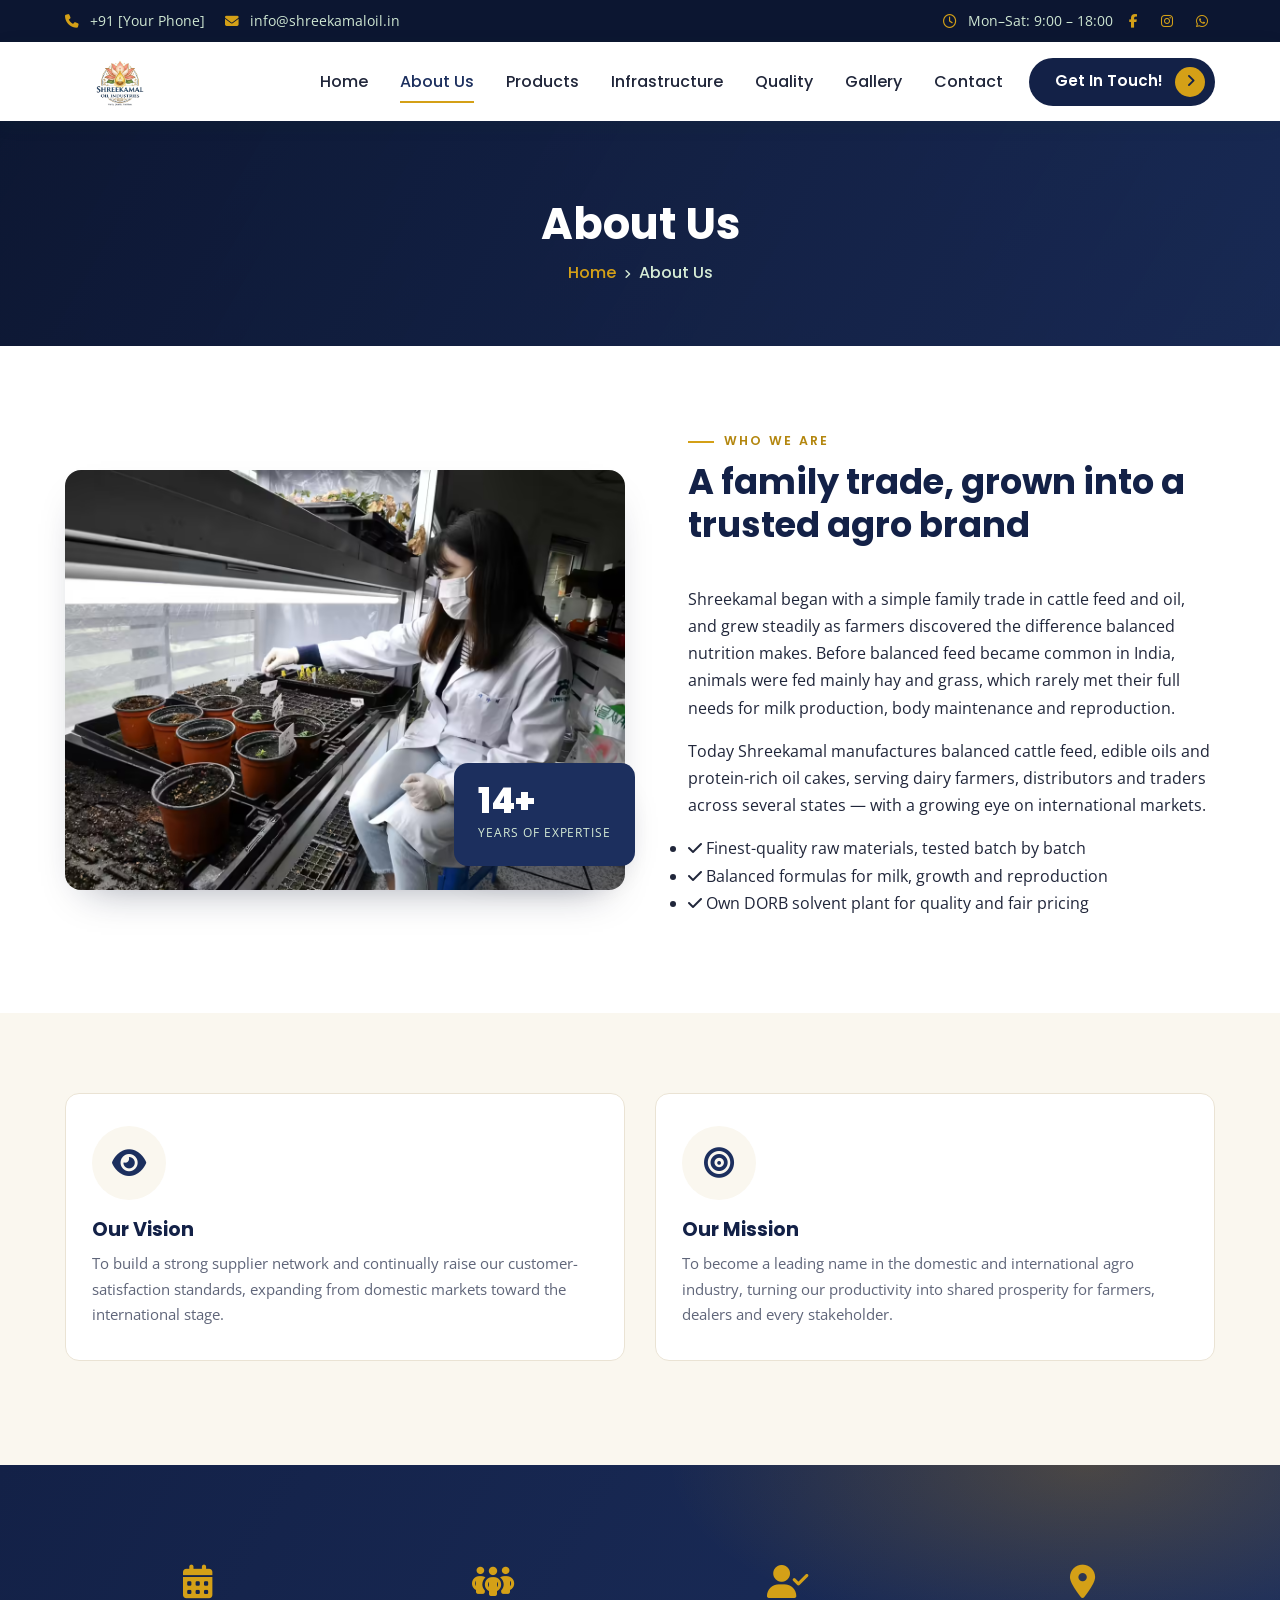
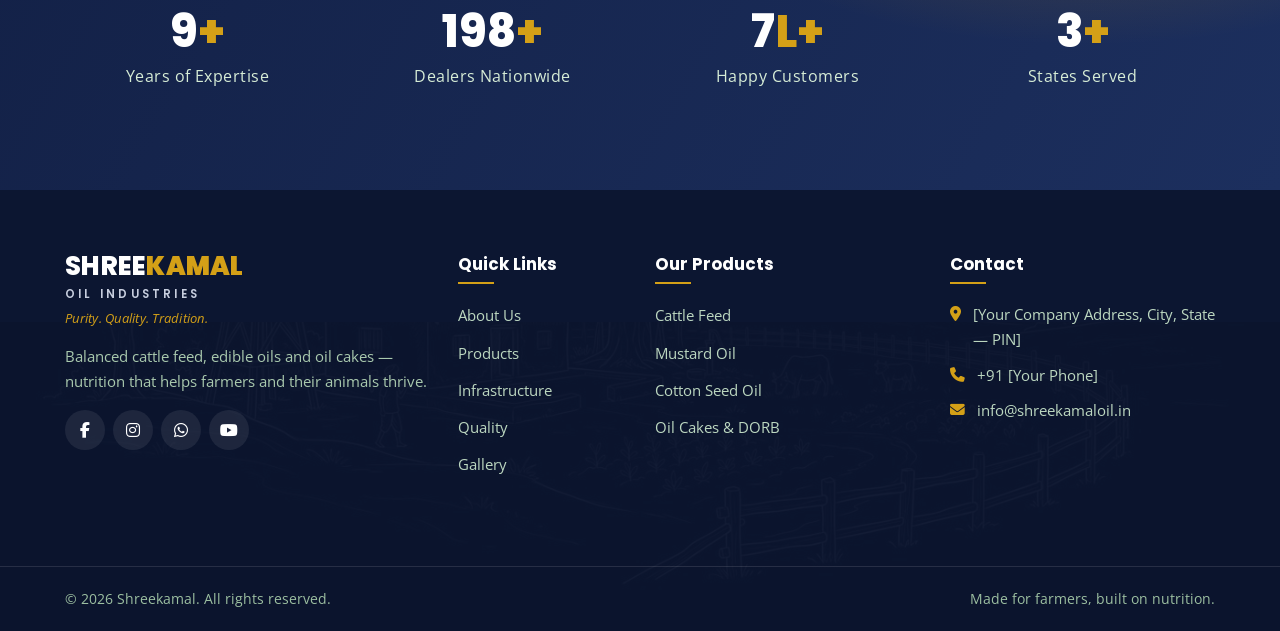
==== about.html @ cfb378d3 "dd" ====
<!DOCTYPE html>
<html lang="en">
<head>
<meta charset="UTF-8" />
<meta name="viewport" content="width=device-width, initial-scale=1.0" />
<title>About Us | Shreekamal Oil Industries</title>
<meta name="description" content="Learn about Shreekamal — a trusted manufacturer of balanced cattle feed and agro products." />
<link rel="preconnect" href="https://fonts.googleapis.com"><link rel="preconnect" href="https://fonts.gstatic.com" crossorigin>
<link href="https://fonts.googleapis.com/css2?family=Poppins:wght@400;500;600;700;800&family=Open+Sans:wght@400;500;600;700&display=swap" rel="stylesheet">
<link rel="stylesheet" href="https://cdn.jsdelivr.net/npm/bootstrap@4.6.2/dist/css/bootstrap.min.css">
<link rel="stylesheet" href="https://cdnjs.cloudflare.com/ajax/libs/OwlCarousel2/2.3.4/assets/owl.carousel.min.css">
<link rel="stylesheet" href="https://cdnjs.cloudflare.com/ajax/libs/OwlCarousel2/2.3.4/assets/owl.theme.default.min.css">
<link rel="stylesheet" href="https://cdnjs.cloudflare.com/ajax/libs/animate.css/4.1.1/animate.min.css">
<link rel="stylesheet" href="https://cdnjs.cloudflare.com/ajax/libs/font-awesome/6.5.2/css/all.min.css">
<link rel="stylesheet" href="css/style.css">
<link rel="stylesheet" href="css/responsive.css">
</head>
<body>

<!-- ===== PRELOADER / SPLASH (replace IMAGES/splash.jpg with your own image) ===== -->
<div id="preloader">
  <img class="pl-img" src="IMAGES/splash.jpg" alt="Shreekamal Oil Industries">
  <div class="pl-bar"><span></span></div>
</div>
<div class="topbar">
  <div class="container">
    <div class="tb-left"><span><i class="fa-solid fa-phone"></i> +91 [Your Phone]</span><span><i class="fa-solid fa-envelope"></i> info@shreekamaloil.in</span></div>
    <div class="tb-right"><span><i class="fa-regular fa-clock"></i> Mon–Sat: 9:00 – 18:00</span><a href="#"><i class="fa-brands fa-facebook-f"></i></a><a href="#"><i class="fa-brands fa-instagram"></i></a><a href="#"><i class="fa-brands fa-whatsapp"></i></a></div>
  </div>
</div>

<nav class="navbar navbar-expand-lg sticky-top">
  <div class="container">
    <a class="navbar-brand" href="index.html">
      <img src="IMAGES/logo.png" class="brand-logo" alt="Shreekamal Oil Industries">
    </a>
    <button class="navbar-toggler" type="button" data-toggle="collapse" data-target="#navMenu"><span class="navbar-toggler-icon"></span></button>
    <div class="collapse navbar-collapse" id="navMenu">
      <ul class="navbar-nav ml-auto align-items-lg-center">
        <li class="nav-item"><a class="nav-link" href="index.html">Home</a></li>
        <li class="nav-item"><a class="nav-link" href="about.html">About Us</a></li>
        <li class="nav-item"><a class="nav-link" href="products.html">Products</a></li>
        <li class="nav-item"><a class="nav-link" href="infrastructure.html">Infrastructure</a></li>
        <li class="nav-item"><a class="nav-link" href="quality.html">Quality</a></li>
        <li class="nav-item"><a class="nav-link" href="gallery.html">Gallery</a></li>
        <li class="nav-item"><a class="nav-link" href="contact.html">Contact</a></li>
        <li class="nav-item"><a class="btn btn-getintouch" href="contact.html">Get In Touch! <span class="gi-arrow"><i class="fa-solid fa-angle-right"></i></span></a></li>
      </ul>
    </div>
  </div>
</nav>
<section class="page-banner">
  <div class="container">
    <h1>About Us</h1>
    <div class="crumb"><a href="index.html">Home</a><i class="fa-solid fa-angle-right"></i>About Us</div>
  </div>
</section>
<section class="section">
  <div class="container">
    <div class="row align-items-center">
      <div class="col-lg-6 mb-4 mb-lg-0" data-reveal="fadeInLeft">
        <div class="about-wrap">
          <img src="IMAGES/about.jpg" class="about-photo" alt="About Shreekamal Oil Industries">
          <div class="about-badge"><div class="n">14+</div><small>Years of expertise</small></div>
        </div>
      </div>
      <div class="col-lg-6 pl-lg-5" data-reveal="fadeInRight">
        <div class="sec-title"><span class="eyebrow">Who we are</span><h2>A family trade, grown into a trusted agro brand</h2></div>
        <p>Shreekamal began with a simple family trade in cattle feed and oil, and grew steadily as farmers discovered the difference balanced nutrition makes. Before balanced feed became common in India, animals were fed mainly hay and grass, which rarely met their full needs for milk production, body maintenance and reproduction.</p>
        <p>Today Shreekamal manufactures balanced cattle feed, edible oils and protein-rich oil cakes, serving dairy farmers, distributors and traders across several states — with a growing eye on international markets.</p>
        <ul class="ticks">
          <li><i class="fa-solid fa-check"></i> Finest-quality raw materials, tested batch by batch</li>
          <li><i class="fa-solid fa-check"></i> Balanced formulas for milk, growth and reproduction</li>
          <li><i class="fa-solid fa-check"></i> Own DORB solvent plant for quality and fair pricing</li>
        </ul>
      </div>
    </div>
  </div>
</section>

<section class="section bg-cream">
  <div class="container">
    <div class="row">
      <div class="col-md-6 mb-4" data-reveal="fadeInUp">
        <div class="why-card text-left h-100"><div class="ic mx-0"><i class="fa-solid fa-eye"></i></div><h4>Our Vision</h4><p>To build a strong supplier network and continually raise our customer-satisfaction standards, expanding from domestic markets toward the international stage.</p></div>
      </div>
      <div class="col-md-6 mb-4" data-reveal="fadeInUp">
        <div class="why-card text-left h-100"><div class="ic mx-0"><i class="fa-solid fa-bullseye"></i></div><h4>Our Mission</h4><p>To become a leading name in the domestic and international agro industry, turning our productivity into shared prosperity for farmers, dealers and every stakeholder.</p></div>
      </div>
    </div>
  </div>
</section>

<section class="section counters">
  <div class="container"><div class="row">
    <div class="col-6 col-md-3"><div class="counter-box"><i class="fa-solid fa-calendar-days"></i><div class="count" data-target="14" data-suffix="+">0</div><p>Years of Expertise</p></div></div>
    <div class="col-6 col-md-3"><div class="counter-box"><i class="fa-solid fa-people-group"></i><div class="count" data-target="300" data-suffix="+">0</div><p>Dealers Nationwide</p></div></div>
    <div class="col-6 col-md-3"><div class="counter-box"><i class="fa-solid fa-user-check"></i><div class="count" data-target="10" data-suffix="L+">0</div><p>Happy Customers</p></div></div>
    <div class="col-6 col-md-3"><div class="counter-box"><i class="fa-solid fa-location-dot"></i><div class="count" data-target="5" data-suffix="+">0</div><p>States Served</p></div></div>
  </div></div>
</section>
<footer class="site-footer">
  <div class="container">
    <div class="row">
      <div class="col-lg-4 col-md-6 mb-4">
        <div class="f-brand"><span class="wm">SHREE<b>KAMAL</b><span class="wm-sub">Oil Industries</span></span><span class="wm-tag">Purity. Quality. Tradition.</span></div>
        <p>Balanced cattle feed, edible oils and oil cakes — nutrition that helps farmers and their animals thrive.</p>
        <div class="f-social mt-3"><a href="#"><i class="fa-brands fa-facebook-f"></i></a><a href="#"><i class="fa-brands fa-instagram"></i></a><a href="#"><i class="fa-brands fa-whatsapp"></i></a><a href="#"><i class="fa-brands fa-youtube"></i></a></div>
      </div>
      <div class="col-lg-2 col-md-6 mb-4"><h5>Quick Links</h5><ul><li><a href="about.html">About Us</a></li><li><a href="products.html">Products</a></li><li><a href="infrastructure.html">Infrastructure</a></li><li><a href="quality.html">Quality</a></li><li><a href="gallery.html">Gallery</a></li></ul></div>
      <div class="col-lg-3 col-md-6 mb-4"><h5>Our Products</h5><ul><li><a href="products.html">Cattle Feed</a></li><li><a href="products.html">Mustard Oil</a></li><li><a href="products.html">Cotton Seed Oil</a></li><li><a href="products.html">Oil Cakes &amp; DORB</a></li></ul></div>
      <div class="col-lg-3 col-md-6 mb-4"><h5>Contact</h5><ul class="f-contact"><li><i class="fa-solid fa-location-dot"></i><span>[Your Company Address, City, State — PIN]</span></li><li><i class="fa-solid fa-phone"></i><span>+91 [Your Phone]</span></li><li><i class="fa-solid fa-envelope"></i><span>info@shreekamaloil.in</span></li></ul></div>
    </div>
  </div>
  <div class="footer-bottom"><div class="container d-flex justify-content-between flex-wrap"><span>© <span id="yr"></span> Shreekamal. All rights reserved.</span><span>Made for farmers, built on nutrition.</span></div></div>
</footer>
<button id="toTop" aria-label="Back to top"><i class="fa-solid fa-arrow-up"></i></button>
<script src="https://code.jquery.com/jquery-3.6.4.min.js"></script>
<script src="https://cdn.jsdelivr.net/npm/bootstrap@4.6.2/dist/js/bootstrap.bundle.min.js"></script>
<script src="https://cdnjs.cloudflare.com/ajax/libs/OwlCarousel2/2.3.4/owl.carousel.min.js"></script>
<script src="js/script.js"></script>
<script>document.getElementById('yr').textContent=new Date().getFullYear();</script>
</body>
</html>
---- css/style.css ----
/* =========================================================
   Shreekamal Oil Industries — Cattle Feed & Agro Products
   Main stylesheet  (css/style.css)
   Built to sit on top of Bootstrap 4 + Owl Carousel + Font Awesome
   ========================================================= */

:root{
  /* Palette derived from the Shreekamal Oil Industries logo: deep navy + gold, rose & leaf accents */
  --green:#1c2f5e;        /* primary (navy) */
  --green-dk:#132147;     /* dark header / footer (deep navy) */
  --green-darker:#0c1631; /* darkest navy */
  --amber:#d4a017;        /* accent (gold) */
  --amber-dk:#b3860e;     /* dark gold */
  --rose:#d98a8a;         /* lotus accent */
  --leaf:#4a7c3f;         /* leaf accent */
  --ink:#20263a;
  --muted:#5f6579;
  --cream:#faf7ef;
  --line:#eae3d4;
  --white:#ffffff;
  --shadow:0 18px 40px -22px rgba(12,22,49,.42);
}

*{margin:0;padding:0;box-sizing:border-box}
html{scroll-behavior:smooth}
body{
  font-family:'Open Sans',Arial,sans-serif;
  color:var(--ink);
  background:var(--white);
  line-height:1.7;
  overflow-x:hidden;
}
h1,h2,h3,h4,h5{font-family:'Poppins',sans-serif;line-height:1.2;color:var(--green-dk);font-weight:700}
a{color:var(--green);text-decoration:none;transition:.2s}
a:hover{color:var(--amber-dk);text-decoration:none}
img{max-width:100%}
.container{max-width:1180px}

/* ---------- Preloader / splash screen ---------- */
#preloader{position:fixed;inset:0;z-index:99999;display:flex;align-items:center;justify-content:center;background:#0c1631;transition:opacity .35s ease,visibility .35s ease}
#preloader.hide{opacity:0;visibility:hidden}
#preloader .pl-img{position:absolute;inset:0;width:100%;height:100%;object-fit:cover}
#preloader .pl-bar{position:absolute;bottom:12%;left:50%;transform:translateX(-50%);width:200px;height:4px;border-radius:4px;background:rgba(255,255,255,.22);overflow:hidden;z-index:2}
#preloader .pl-bar span{position:absolute;left:0;top:0;height:100%;width:40%;background:var(--amber);border-radius:4px;animation:plBar 1.1s ease-in-out infinite}
@keyframes plBar{0%{left:-40%}100%{left:100%}}

/* ---------- Helpers ---------- */
.text-amber{color:var(--amber)!important}
.text-green{color:var(--green)!important}
.bg-cream{background:var(--cream)}
.section{padding:80px 0}
.section-sm{padding:56px 0}

.sec-title{margin-bottom:40px}
.sec-title .eyebrow{
  display:inline-block;font-family:'Poppins',sans-serif;font-weight:600;letter-spacing:.18em;
  text-transform:uppercase;font-size:.78rem;color:var(--amber-dk);margin-bottom:10px;position:relative;
}
.sec-title .eyebrow::before{content:"";display:inline-block;width:26px;height:2px;background:var(--amber);vertical-align:middle;margin-right:10px}
.sec-title h2{font-size:2.2rem;margin-bottom:14px}
.sec-title p{color:var(--muted);max-width:640px}
.sec-title.center{text-align:center}
.sec-title.center p{margin-left:auto;margin-right:auto}
.sec-title.center .eyebrow::after{content:"";display:inline-block;width:26px;height:2px;background:var(--amber);vertical-align:middle;margin-left:10px}

/* ---------- Buttons ---------- */
.btn{font-family:'Poppins',sans-serif;font-weight:600;border-radius:50px;padding:12px 28px;font-size:.95rem;transition:.22s;border:2px solid transparent}
.btn-amber{background:var(--amber);color:var(--green-dk)}
.btn-amber:hover{background:var(--amber-dk);color:#fff}
.btn-green{background:var(--green);color:#fff}
.btn-green:hover{background:var(--green-dk);color:#fff}
.btn-outline-light-2{border-color:#fff;color:#fff;background:transparent}
.btn-outline-light-2:hover{background:#fff;color:var(--green-dk)}
.btn-outline-green{border-color:var(--green);color:var(--green);background:transparent}
.btn-outline-green:hover{background:var(--green);color:#fff}

/* ---------- Top bar ---------- */
.topbar{background:var(--green-darker);color:#cfe7d3;font-size:.85rem}
.topbar .container{display:flex;justify-content:space-between;align-items:center;min-height:42px;flex-wrap:wrap}
.topbar a{color:#cfe7d3}
.topbar a:hover{color:var(--amber)}
.topbar .tb-left span{margin-right:20px}
.topbar .tb-left i,.topbar .tb-right i{color:var(--amber);margin-right:7px}
.topbar .tb-right a{margin-left:16px}

/* ---------- Navbar ---------- */
.navbar{background:#fff;box-shadow:0 4px 18px rgba(15,74,34,.08);padding:.6rem 0}
.navbar .navbar-brand{display:flex;align-items:center;padding:0}
.navbar .navbar-brand img.brand-logo{height:60px;width:auto;display:block}
@media (max-width:575px){.navbar .navbar-brand img.brand-logo{height:48px}}
.navbar .nav-link{font-family:'Poppins',sans-serif;font-weight:500;color:var(--ink)!important;padding:.6rem 1rem!important;position:relative}
.navbar .nav-link:hover,.navbar .nav-item.active .nav-link{color:var(--green)!important}
.navbar .nav-item.active .nav-link::after,.navbar .nav-link:hover::after{content:"";position:absolute;left:1rem;right:1rem;bottom:2px;height:2px;background:var(--amber)}
.navbar .btn{margin-left:10px}
.navbar-toggler{border-color:var(--green)}
.navbar-toggler-icon{background-image:url("data:image/svg+xml,%3csvg xmlns='http://www.w3.org/2000/svg' width='30' height='30' viewBox='0 0 30 30'%3e%3cpath stroke='%231f8a4c' stroke-width='2.5' d='M4 7h22M4 15h22M4 23h22'/%3e%3c/svg%3e")}

/* ---------- Hero carousel ---------- */
.hero{position:relative}
.hero .owl-carousel .item{
  min-height:620px;display:flex;align-items:center;position:relative;
  background-size:cover;background-position:center right;background-color:var(--green-dk);
}
.hero .owl-carousel .item::before{content:"";position:absolute;inset:0;background:linear-gradient(90deg,rgba(12,22,49,.90) 0%,rgba(12,22,49,.66) 32%,rgba(12,22,49,.20) 62%,rgba(12,22,49,.02) 100%)}
.hero .caption{color:#fff;max-width:640px;padding:40px 0;position:relative;z-index:2}
/* logo watermark on the hero */
/* logo watermark badge on the hero */
.hero-watermark{position:absolute;right:26px;top:22px;z-index:3;pointer-events:none;padding:12px 16px;border-radius:16px;background:rgba(255,255,255,.16);-webkit-backdrop-filter:blur(7px);backdrop-filter:blur(7px);border:1px solid rgba(255,255,255,.28);box-shadow:0 12px 30px -14px rgba(0,0,0,.5)}
.hero-watermark img{width:150px;display:block}
/* grass dividers (Kapila-style) */
.grass{position:absolute;left:0;right:0;width:100%;height:46px;line-height:0;pointer-events:none;z-index:4}
.grass svg{display:block;width:100%;height:100%}
.grass-hero{bottom:-1px;color:#ffffff}
.hero .caption .eyebrow{color:var(--amber);font-family:'Poppins',sans-serif;font-weight:600;letter-spacing:.2em;text-transform:uppercase;font-size:.85rem;margin-bottom:14px;display:block}
.hero .caption h1{color:#fff;font-size:3.3rem;margin-bottom:18px;text-shadow:0 6px 24px rgba(0,0,0,.25)}
.hero .caption h1 span{color:var(--amber)}
.hero .caption p{font-size:1.15rem;color:#eaf5ea;margin-bottom:28px;max-width:540px}
.hero .caption .btn{margin-right:12px;margin-bottom:10px}
.hero .owl-nav button{position:absolute;top:50%;transform:translateY(-50%);width:52px;height:52px;border-radius:50%!important;background:rgba(255,255,255,.15)!important;color:#fff!important;font-size:1.6rem!important;transition:.2s}
.hero .owl-nav button:hover{background:var(--amber)!important;color:var(--green-dk)!important}
.hero .owl-nav .owl-prev{left:20px}
.hero .owl-nav .owl-next{right:20px}
.hero .owl-dots{position:absolute;bottom:24px;left:0;right:0;text-align:center}
.hero .owl-dots .owl-dot span{width:12px;height:12px;background:rgba(255,255,255,.5)!important;margin:5px}
.hero .owl-dots .owl-dot.active span{background:var(--amber)!important;width:30px;border-radius:6px}

/* ---------- Feature strip (under hero) ---------- */
/* ---------- Floating feature bar (overlaps hero bottom, Kapila-style) ---------- */
.feature-strip{position:relative;z-index:5;margin-top:36px}
.feature-strip .fs-card{background:#fff;border-radius:16px;box-shadow:0 26px 55px -26px rgba(12,22,49,.45);overflow:hidden}
.feature-strip .fs-item{display:flex;align-items:center;gap:16px;padding:26px 22px}
.feature-strip .fs-item .fi{width:56px;height:56px;flex:0 0 56px;border-radius:13px;background:linear-gradient(140deg,var(--green),var(--green-darker));color:var(--amber);display:flex;align-items:center;justify-content:center;font-size:1.5rem}
.feature-strip .fs-item h5{color:var(--green-dk);margin:0 0 2px;font-size:1.06rem}
.feature-strip .fs-item p{margin:0;font-size:.85rem;color:var(--muted)}
.feature-strip [class*="col-"]:not(:last-child) .fs-item{border-right:1px solid var(--line)}

/* ---------- About ---------- */
.about-img{position:relative;border-radius:16px;overflow:hidden;box-shadow:var(--shadow);background:linear-gradient(160deg,#e7f2e6,#f6f7e6);min-height:420px}
.about-badge{position:absolute;right:-10px;bottom:24px;background:var(--green);color:#fff;padding:20px 24px;border-radius:14px;box-shadow:var(--shadow)}
.about-badge .n{font-family:'Poppins',sans-serif;font-weight:800;font-size:2.2rem;line-height:1;color:#fff}
.about-badge small{font-size:.72rem;letter-spacing:.08em;text-transform:uppercase;color:#d6ecd6}
.about ul.ticks{list-style:none;margin-top:20px}
.about ul.ticks li{position:relative;padding-left:34px;margin-bottom:12px;font-weight:600;color:var(--ink)}
.about ul.ticks li i{position:absolute;left:0;top:4px;color:#fff;background:var(--green);width:22px;height:22px;border-radius:50%;display:flex;align-items:center;justify-content:center;font-size:.7rem}

/* ---------- Why-choose cards ---------- */
.why-card{background:#fff;border:1px solid var(--line);border-radius:14px;padding:32px 26px;height:100%;transition:.25s;text-align:center}
.why-card:hover{transform:translateY(-8px);box-shadow:var(--shadow);border-color:var(--amber)}
.why-card .ic{width:74px;height:74px;border-radius:50%;background:var(--cream);color:var(--green);display:flex;align-items:center;justify-content:center;font-size:1.9rem;margin:0 auto 18px;transition:.25s}
.why-card:hover .ic{background:var(--green);color:#fff}
.why-card h4{font-size:1.2rem;margin-bottom:10px}
.why-card p{color:var(--muted);font-size:.94rem;margin:0}

/* ---------- Counters ---------- */
.counters{background:linear-gradient(120deg,var(--green-dk),var(--green));color:#fff;position:relative}
.counters::before{content:"";position:absolute;inset:0;background:radial-gradient(700px 300px at 85% 0,rgba(247,168,0,.22),transparent 60%)}
.counter-box{text-align:center;padding:20px;position:relative}
.counter-box i{font-size:2.1rem;color:var(--amber);margin-bottom:12px}
.counter-box .count{font-family:'Poppins',sans-serif;font-weight:800;font-size:2.8rem;color:#fff;line-height:1}
.counter-box .count .suf{color:var(--amber)}
.counter-box p{color:#d6ecd6;margin:8px 0 0;letter-spacing:.03em}

/* ---------- Products ---------- */
.product-card{background:#fff;border:1px solid var(--line);border-radius:14px;overflow:hidden;height:100%;transition:.25s;display:flex;flex-direction:column}
.product-card:hover{transform:translateY(-8px);box-shadow:var(--shadow)}
.product-card .thumb{height:200px;background:linear-gradient(160deg,#e9f4e8,#f6f3e2);display:flex;align-items:center;justify-content:center;position:relative}
.product-card .thumb .badge-cat{position:absolute;top:14px;left:14px;background:var(--amber);color:var(--green-dk);font-family:'Poppins',sans-serif;font-weight:600;font-size:.72rem;padding:5px 12px;border-radius:50px;letter-spacing:.04em}
.product-card .p-body{padding:22px;flex:1;display:flex;flex-direction:column}
.product-card h4{font-size:1.22rem;margin-bottom:8px}
.product-card p{color:var(--muted);font-size:.92rem;flex:1}
.product-card .p-link{font-family:'Poppins',sans-serif;font-weight:600;color:var(--green);margin-top:12px;display:inline-flex;align-items:center;gap:6px}
.product-card .p-link:hover{color:var(--amber-dk);gap:10px}

/* ---------- Gold products section (Kapila-style) ---------- */
.products-gold{position:relative;background:linear-gradient(180deg,#f3b616,#e6a70d)}
.products-gold .grass-top{top:0;transform:translateY(-100%);color:#f3b616;z-index:6}
.products-gold .sec-title .eyebrow{color:var(--green-dk)}
.products-gold .sec-title .eyebrow::before,.products-gold .sec-title .eyebrow::after{background:var(--green-dk)}
.products-gold .sec-title h2{color:var(--green-darker)}
.products-gold .sec-title p{color:#5f4b12}
.products-gold .btn-outline-green{border-color:var(--green-dk);color:var(--green-dk)}
.products-gold .btn-outline-green:hover{background:var(--green-dk);color:#fff}

/* ---------- Get In Touch button ---------- */
.btn-getintouch{background:var(--green-dk);color:#fff;padding:7px 8px 7px 24px;display:inline-flex;align-items:center;gap:12px;border-radius:50px;font-family:'Poppins',sans-serif;font-weight:600;font-size:.95rem}
.btn-getintouch:hover{background:var(--green);color:#fff}
.btn-getintouch .gi-arrow{width:30px;height:30px;border-radius:50%;background:var(--amber);color:var(--green-dk);display:inline-flex;align-items:center;justify-content:center;font-size:.9rem}

/* ---------- Customer reviews (Owl slider) + village watermark bg ---------- */
.reviews{position:relative;background:var(--cream);overflow:hidden}
.reviews .village-bg{
  position:absolute;left:0;right:0;bottom:0;height:78%;
  background:url('../IMAGES/village-bg.jpg') center bottom / cover no-repeat;
  opacity:.16;filter:grayscale(100%);pointer-events:none;z-index:0;
  -webkit-mask-image:linear-gradient(180deg,transparent,#000 40%);
  mask-image:linear-gradient(180deg,transparent,#000 40%);
}
.reviews .container{position:relative;z-index:2}

.review-card{background:#fff;border:1px solid var(--line);border-radius:16px;padding:30px 26px 26px;margin:14px 8px 30px;box-shadow:0 16px 36px -26px rgba(12,22,49,.4);position:relative;transition:.25s}
.review-card:hover{transform:translateY(-6px);box-shadow:0 26px 50px -26px rgba(12,22,49,.5)}
.review-card .quote-ic{position:absolute;top:-16px;left:26px;width:40px;height:40px;border-radius:50%;background:var(--amber);color:var(--green-dk);display:flex;align-items:center;justify-content:center;font-size:1rem;box-shadow:0 8px 18px -8px rgba(212,160,23,.9)}
.review-card .stars{color:var(--amber);font-size:.9rem;margin:6px 0 12px;letter-spacing:2px}
.review-card p.rv-text{color:var(--muted);font-size:.95rem;min-height:96px}
.review-card .rv-user{display:flex;align-items:center;gap:14px;border-top:1px solid var(--line);padding-top:16px;margin-top:6px}
.review-card .rv-user img{width:52px;height:52px;border-radius:50%;object-fit:cover;border:2px solid var(--amber)}
.review-card .rv-user b{display:block;color:var(--green-dk);font-family:'Poppins',sans-serif;font-size:1rem;line-height:1.2}
.review-card .rv-user span{color:var(--muted);font-size:.82rem}

.reviews-carousel .owl-dots{text-align:center;margin-top:6px}
.reviews-carousel .owl-dots .owl-dot span{width:10px;height:10px;background:#c7cede!important;margin:5px}
.reviews-carousel .owl-dots .owl-dot.active span{background:var(--amber)!important;width:26px;border-radius:6px}
.reviews-carousel .owl-nav button{width:44px;height:44px;border-radius:50%!important;background:#fff!important;color:var(--green-dk)!important;border:1px solid var(--line)!important;font-size:1.2rem!important;margin:0 6px!important;transition:.2s}
.reviews-carousel .owl-nav button:hover{background:var(--green-dk)!important;color:var(--amber)!important}
.reviews-carousel .owl-nav{text-align:center;margin-top:4px}

/* ---------- Split / infrastructure ---------- */
.split-media{border-radius:16px;min-height:400px;box-shadow:var(--shadow);background:linear-gradient(160deg,#eaf4e8,#f5f2e2)}
.split-media.dark{background:linear-gradient(150deg,var(--green-dk),#26407e)}

/* ---------- CTA band ---------- */
.cta-band{background:linear-gradient(120deg,var(--green-dk),var(--green));color:#fff;border-radius:20px;padding:48px 44px;position:relative;overflow:hidden}
.cta-band::after{content:"\f0f4";font-family:"Font Awesome 6 Free";font-weight:900;position:absolute;right:30px;top:50%;transform:translateY(-50%);font-size:8rem;opacity:.08}
.cta-band h2{color:#fff;font-size:2rem}
.cta-band p{color:#e6f3e6;margin-bottom:0}

/* ---------- Certifications ---------- */
.cert{display:flex;gap:16px;align-items:center;background:#fff;border:1px solid var(--line);border-radius:14px;padding:22px}
.cert .cmark{width:56px;height:56px;flex:0 0 56px;border-radius:12px;background:var(--green-dk);color:var(--amber);display:flex;align-items:center;justify-content:center;font-size:1.6rem}
.cert b{color:var(--green-dk);font-family:'Poppins',sans-serif;display:block}
.cert span{color:var(--muted);font-size:.85rem}

/* ---------- Gallery ---------- */
.gallery-item{border-radius:14px;overflow:hidden;position:relative;min-height:230px;background:linear-gradient(160deg,#e7f2e6,#f5f2e2);display:flex;align-items:center;justify-content:center;color:var(--green-dk);transition:.25s}
.gallery-item:hover{transform:scale(1.02);box-shadow:var(--shadow)}
.gallery-item .g-cap{position:absolute;left:0;right:0;bottom:0;background:linear-gradient(0deg,rgba(14,74,34,.85),transparent);color:#fff;padding:26px 18px 14px;font-family:'Poppins',sans-serif;font-weight:600;opacity:0;transition:.25s}
.gallery-item:hover .g-cap{opacity:1}

/* ---------- Image helpers (dummy images live in /IMAGES) ---------- */
.product-card .thumb-img{width:100%;height:200px;object-fit:cover;display:block}
.about-photo,.split-photo{width:100%;border-radius:16px;object-fit:cover;box-shadow:var(--shadow);display:block}
.about-wrap{position:relative}
.gallery-item img.gallery-photo{position:absolute;inset:0;width:100%;height:100%;object-fit:cover}
.gallery-item .g-cap{z-index:2}

/* ---------- Page banner (inner pages) ---------- */
.page-banner{background:linear-gradient(120deg,rgba(12,22,49,.92),rgba(28,47,94,.75)),linear-gradient(160deg,#132147,#0c1631);color:#fff;padding:78px 0 60px;text-align:center}
.page-banner h1{color:#fff;font-size:2.7rem;margin-bottom:8px}
.page-banner .crumb{color:#d6ecd6;font-family:'Poppins',sans-serif;font-weight:500}
.page-banner .crumb a{color:var(--amber)}
.page-banner .crumb i{margin:0 8px;font-size:.7rem}

/* ---------- Contact ---------- */
.contact-card{background:#fff;border:1px solid var(--line);border-radius:14px;padding:26px;height:100%}
.contact-card .ci{width:52px;height:52px;border-radius:12px;background:var(--cream);color:var(--green);display:flex;align-items:center;justify-content:center;font-size:1.3rem;margin-bottom:14px}
.contact-card b{display:block;color:var(--green-dk);font-family:'Poppins',sans-serif}
.contact-form{background:#fff;border:1px solid var(--line);border-radius:16px;padding:34px;box-shadow:var(--shadow)}
.contact-form .form-control{border:1px solid var(--line);border-radius:10px;padding:12px 16px;background:var(--cream);font-size:.95rem}
.contact-form .form-control:focus{border-color:var(--amber);box-shadow:0 0 0 3px rgba(247,168,0,.18)}
.form-msg{display:none;margin-top:14px;padding:12px 16px;border-radius:10px;background:#e6f3e6;color:var(--green-dk);font-size:.92rem}
.form-msg.show{display:block}
.map-wrap{border-radius:16px;overflow:hidden;min-height:340px;border:1px solid var(--line);background:linear-gradient(160deg,#e7f2e6,#eef4df);display:flex;align-items:center;justify-content:center;color:var(--muted)}

/* ---------- Footer ---------- */
footer.site-footer{background:var(--green-darker);color:#bcd7c0;padding:64px 0 0;position:relative;overflow:hidden}
footer.site-footer::before{
  content:"";position:absolute;left:0;right:0;bottom:0;height:70%;
  background:url('../IMAGES/village-bg.jpg') center bottom / cover no-repeat;
  opacity:.07;filter:grayscale(100%) invert(1);pointer-events:none;
}
footer.site-footer .container{position:relative;z-index:2}
footer.site-footer .navbar-brand,footer.site-footer h5{color:#fff}
footer.site-footer .f-brand{margin-bottom:14px}
footer.site-footer .f-brand .wm{font-family:'Poppins',sans-serif;font-weight:800;font-size:1.6rem;color:#fff;line-height:1;letter-spacing:.01em}
footer.site-footer .f-brand .wm b{color:var(--amber)}
footer.site-footer .f-brand .wm-sub{display:block;font-family:'Poppins',sans-serif;font-weight:600;font-size:.72rem;letter-spacing:.28em;color:#c7cede;text-transform:uppercase;margin-top:5px}
footer.site-footer .f-brand .wm-tag{display:block;font-family:'Open Sans',sans-serif;font-style:italic;font-size:.8rem;color:var(--amber);margin-top:8px;letter-spacing:.02em}
footer.site-footer p{font-size:.92rem;color:#a9c9ae}
footer.site-footer h5{font-family:'Poppins',sans-serif;font-size:1.05rem;margin-bottom:18px;position:relative;padding-bottom:10px}
footer.site-footer h5::after{content:"";position:absolute;left:0;bottom:0;width:36px;height:2px;background:var(--amber)}
footer.site-footer ul{list-style:none}
footer.site-footer ul li{margin-bottom:10px}
footer.site-footer ul a{color:#bcd7c0;font-size:.92rem}
footer.site-footer ul a:hover{color:var(--amber);padding-left:5px}
footer.site-footer .f-contact li{display:flex;gap:12px;align-items:flex-start;color:#bcd7c0;font-size:.92rem}
footer.site-footer .f-contact i{color:var(--amber);margin-top:5px}
footer.site-footer .f-social a{width:40px;height:40px;border-radius:50%;background:rgba(255,255,255,.08);color:#fff;display:inline-flex;align-items:center;justify-content:center;margin-right:8px;transition:.2s}
footer.site-footer .f-social a:hover{background:var(--amber);color:var(--green-dk)}
.footer-bottom{border-top:1px solid rgba(255,255,255,.12);margin-top:48px;padding:20px 0;font-size:.86rem;color:#9cbfa1}
.footer-bottom a{color:var(--amber)}

/* ---------- Back to top ---------- */
#toTop{position:fixed;right:24px;bottom:24px;width:48px;height:48px;border-radius:50%;background:var(--green);color:#fff;border:none;display:none;align-items:center;justify-content:center;font-size:1.1rem;box-shadow:var(--shadow);z-index:60;cursor:pointer}
#toTop:hover{background:var(--amber);color:var(--green-dk)}
#toTop.show{display:flex}

/* reduced motion */
@media (prefers-reduced-motion:reduce){html{scroll-behavior:auto}}
---- css/responsive.css ----
/* =========================================================
   Shreekamal Oil Industries — Responsive rules  (css/responsive.css)
   ========================================================= */

@media (max-width:1199px){
  .hero .caption h1{font-size:2.9rem}
}

@media (max-width:991px){
  .section{padding:60px 0}
  .sec-title h2{font-size:1.9rem}
  .hero .owl-carousel .item{min-height:480px}
  .hero .caption h1{font-size:2.4rem}
  .hero .caption p{font-size:1.05rem}
  .navbar{padding:.4rem 0}
  .navbar-collapse{background:#fff;margin-top:12px;border-radius:12px;padding:10px 14px;box-shadow:0 12px 30px rgba(15,74,34,.12)}
  .navbar .btn{margin:10px 0 4px}
  .feature-strip{margin-top:28px}
  .feature-strip [class*="col-"] .fs-item{border-right:none!important;border-bottom:1px solid var(--line)}
  .feature-strip [class*="col-"]:last-child .fs-item{border-bottom:none}
  .hero-watermark{top:16px;right:16px;padding:9px 12px}
  .hero-watermark img{width:120px}
  .grass{height:38px}
  .counter-box .count{font-size:2.3rem}
  .about-img,.split-media,.about-wrap,.about-photo,.split-photo{min-height:auto;margin-bottom:30px}
  .about-badge{right:16px}
  .cta-band{padding:36px 28px;text-align:center}
  .cta-band .text-right{text-align:center!important;margin-top:18px}
  .cta-band::after{display:none}
  .page-banner h1{font-size:2.1rem}
}

@media (max-width:767px){
  .topbar{display:none}
  .section{padding:48px 0}
  .hero .owl-carousel .item::before{background:linear-gradient(90deg,rgba(12,22,49,.90),rgba(12,22,49,.55))}
  .hero-watermark{display:none}
  .feature-strip{margin-top:22px}
  .grass{height:30px}
  .hero .caption h1{font-size:2rem}
  .hero .caption .btn{display:block;width:100%;margin-right:0}
  .hero .owl-nav{display:none}
  .counter-box{padding:14px}
  .counter-box .count{font-size:2rem}
  .cert{padding:16px}
  .review-card{margin:14px 4px 26px;padding:26px 20px 22px}
  .review-card p.rv-text{min-height:auto}
  .reviews .village-bg{opacity:.10}
  .contact-form{padding:24px}
}

@media (max-width:575px){
  .navbar .navbar-brand{font-size:1.4rem}
  .sec-title h2{font-size:1.6rem}
  .why-card,.product-card .p-body{padding:22px 18px}
}
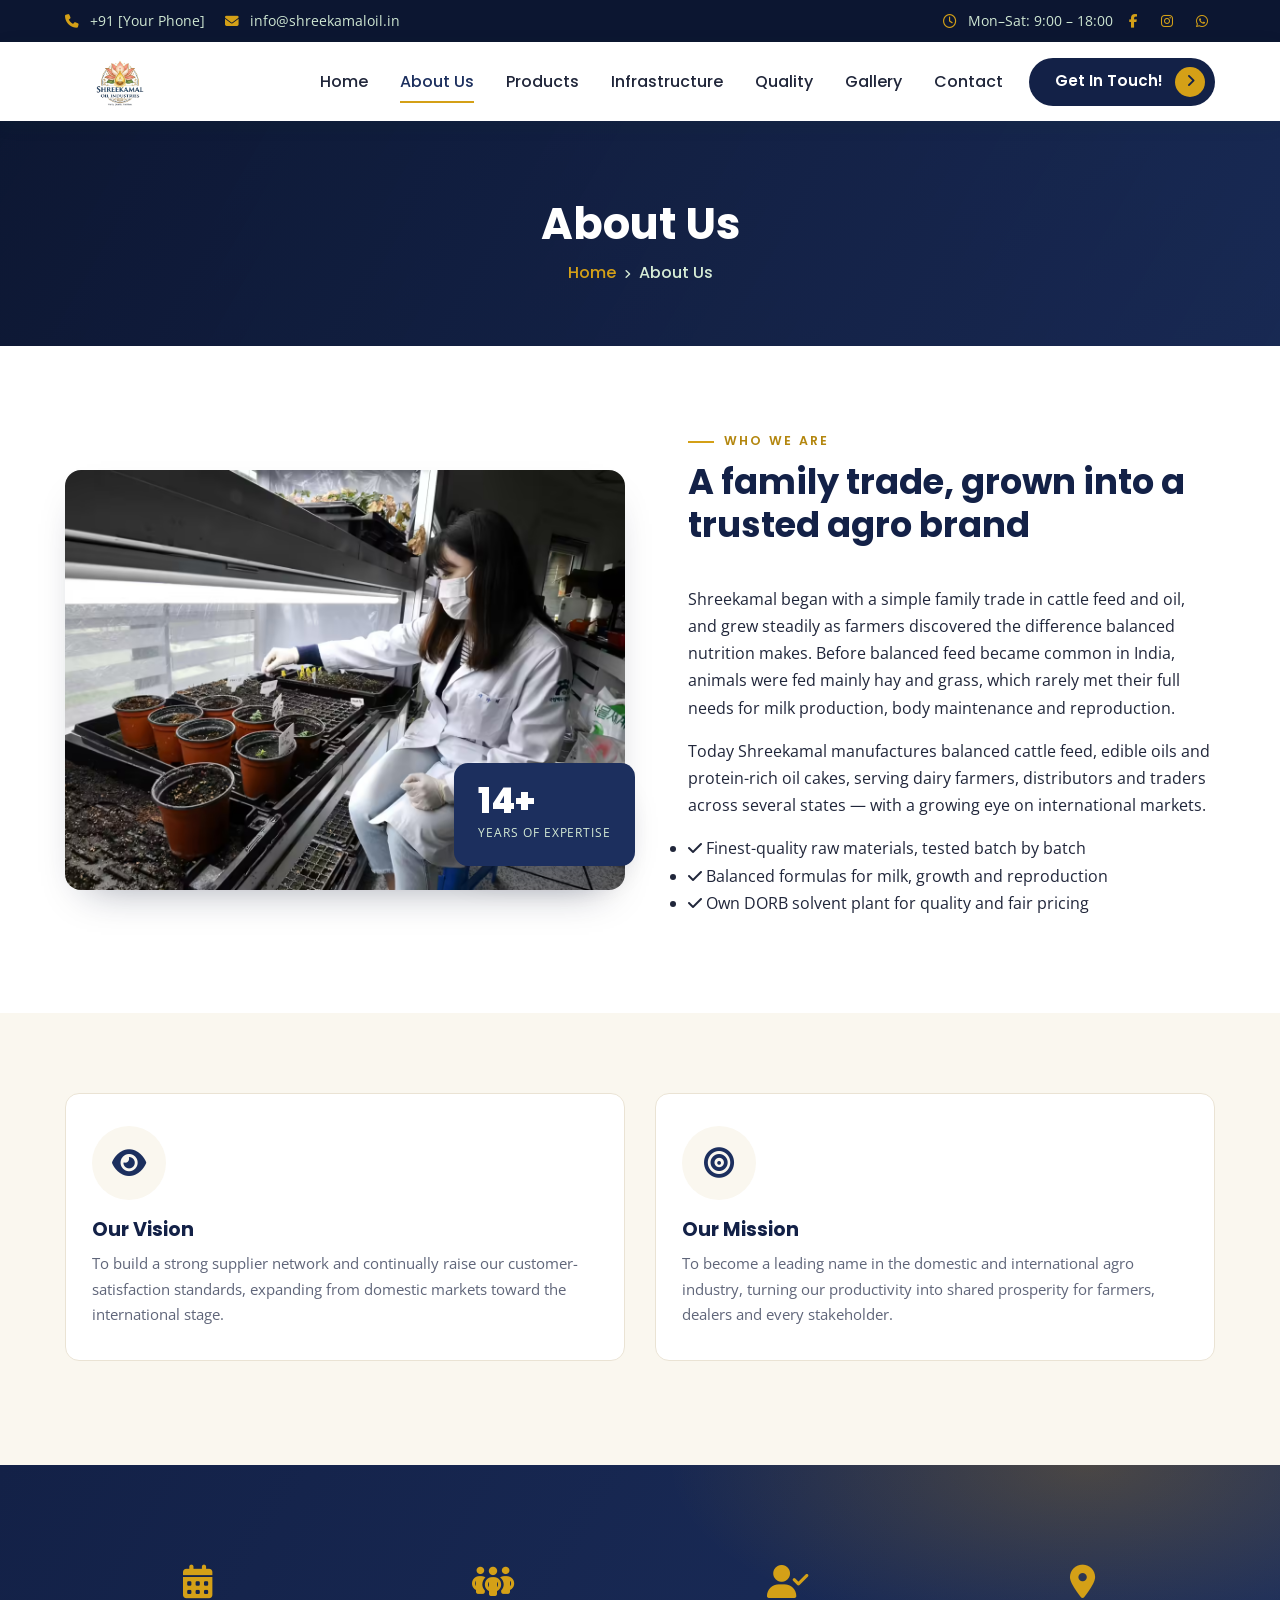
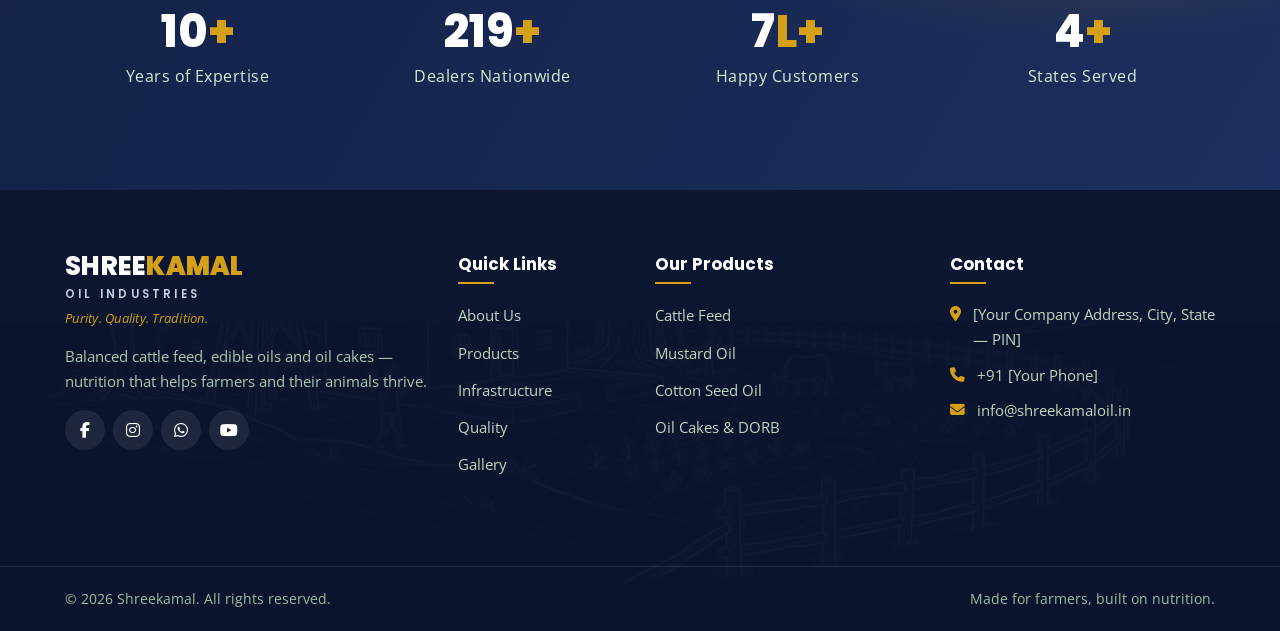
==== commit 441df1e6: "6s66" ====
--- a/about.html
+++ b/about.html
@@ -15,6 +15,7 @@
 <link rel="stylesheet" href="css/style.css">
 <link rel="stylesheet" href="css/responsive.css">
 </head>
+
 <body>
 
 <!-- ===== PRELOADER / SPLASH (replace IMAGES/splash.jpg with your own image) ===== -->
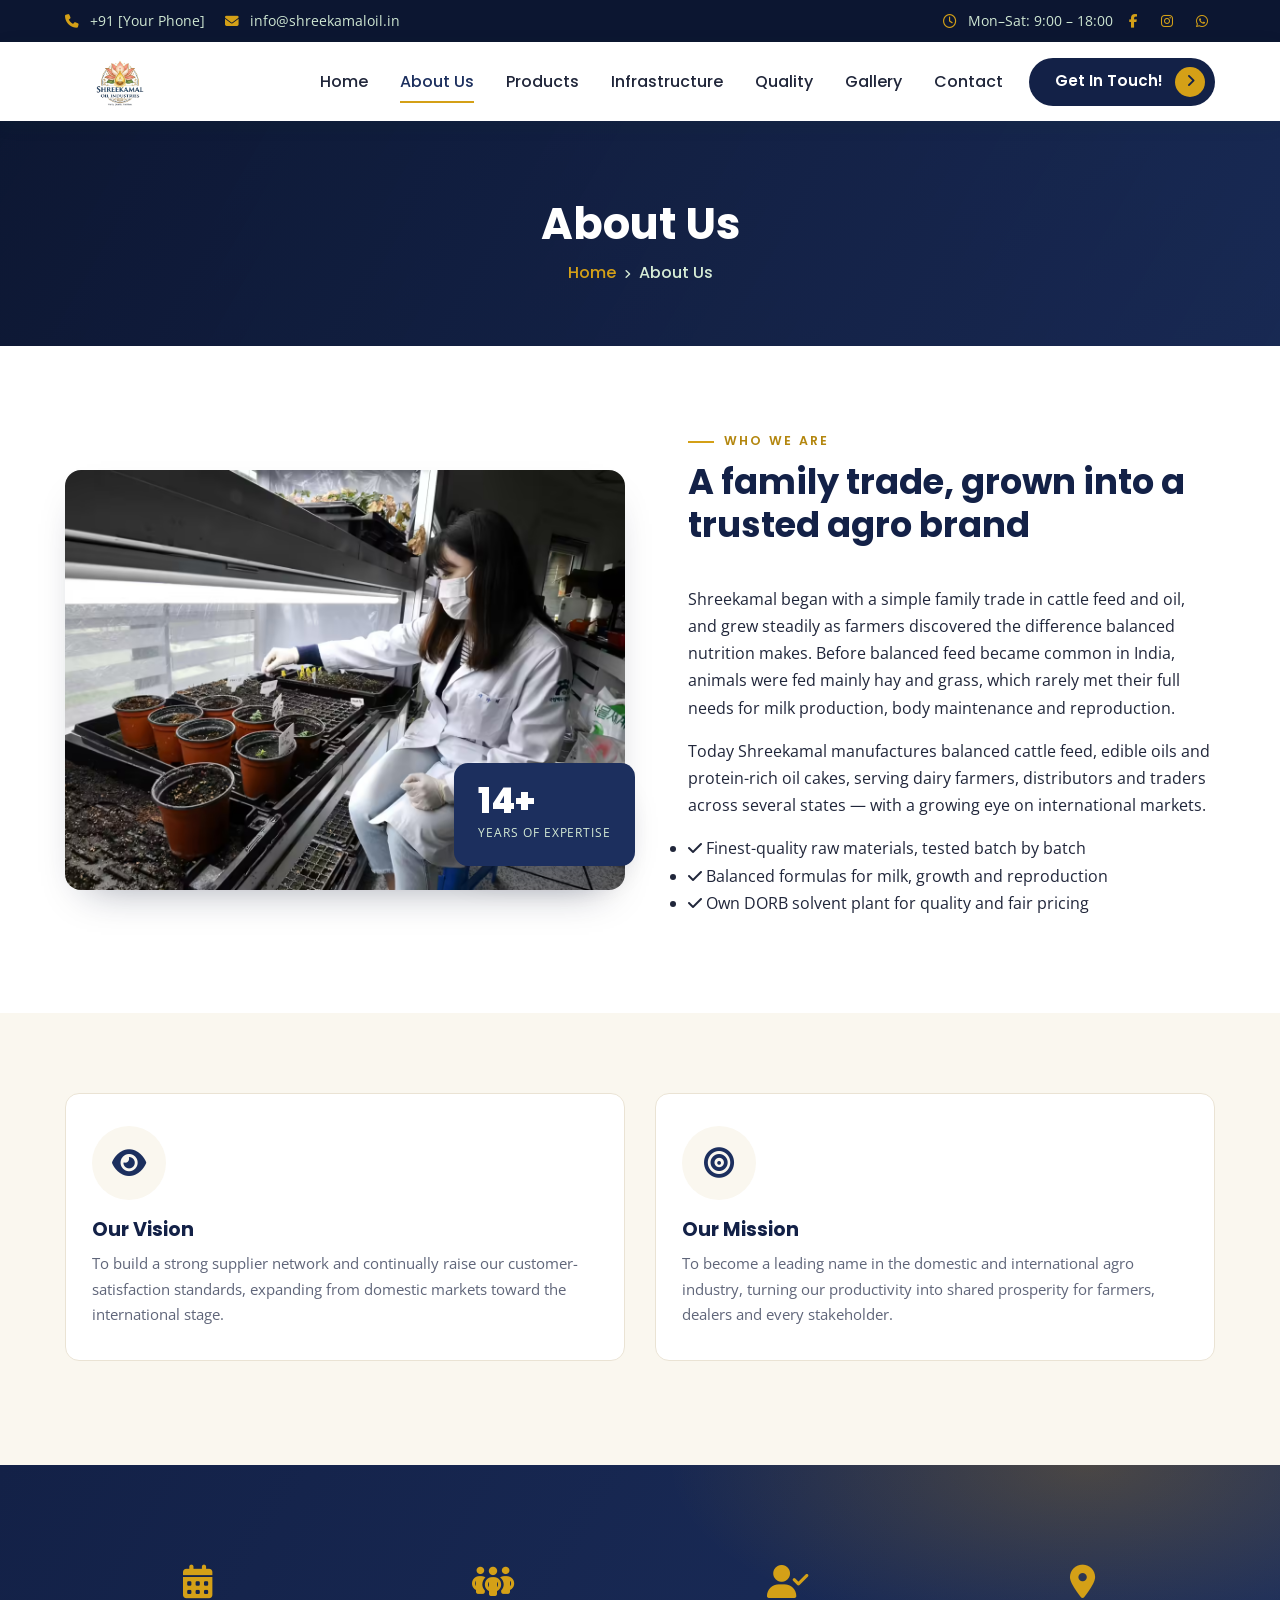
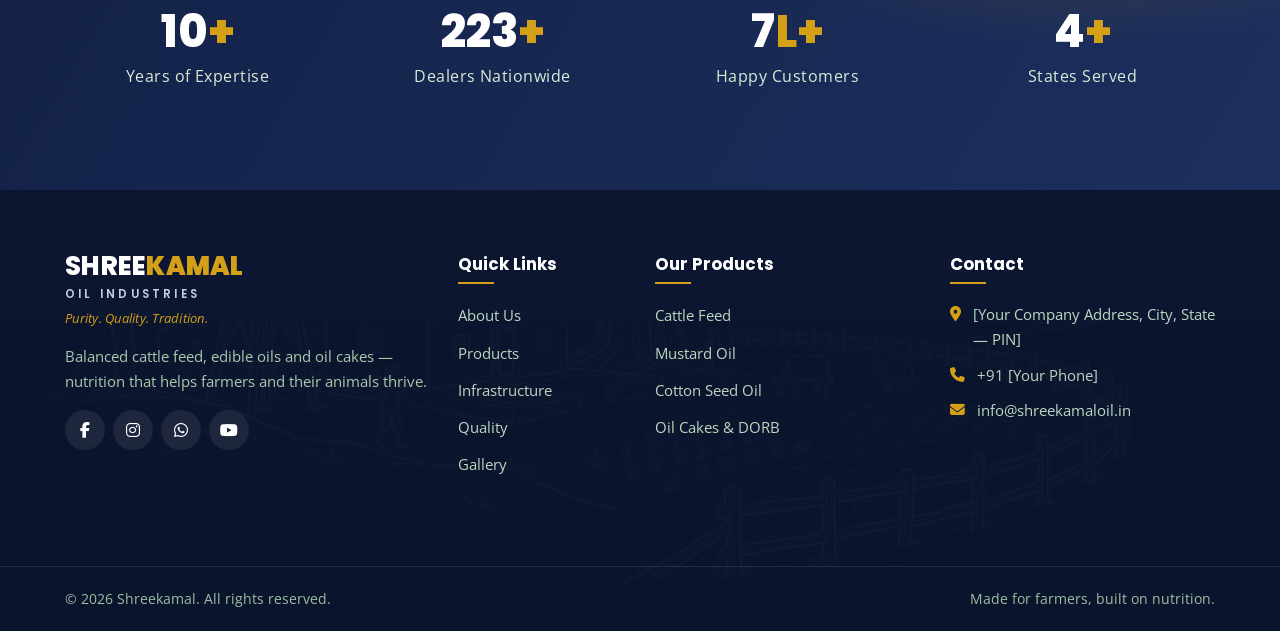
==== commit 62ef29db: "ss" ====
--- a/about.html
+++ b/about.html
@@ -15,6 +15,7 @@
 <link rel="stylesheet" href="css/style.css">
 <link rel="stylesheet" href="css/responsive.css">
 </head>
+
 
 <body>
 
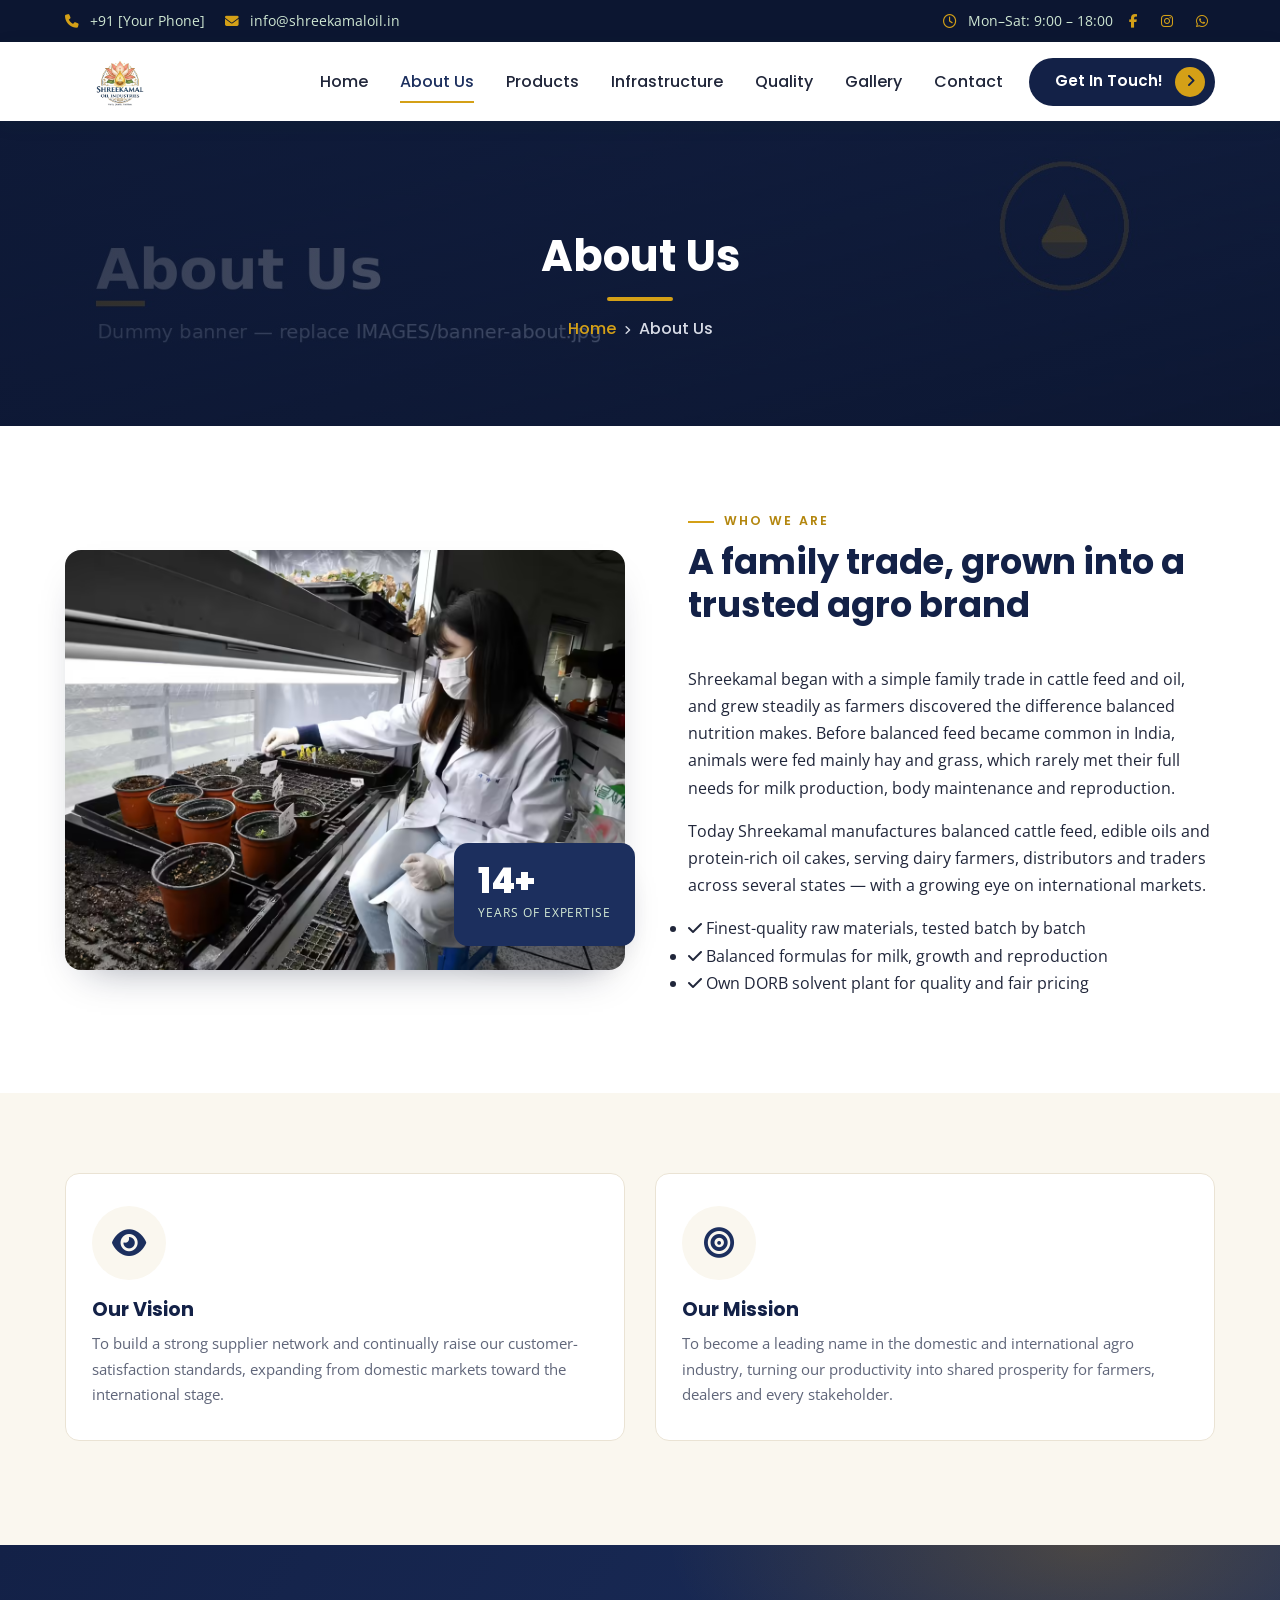
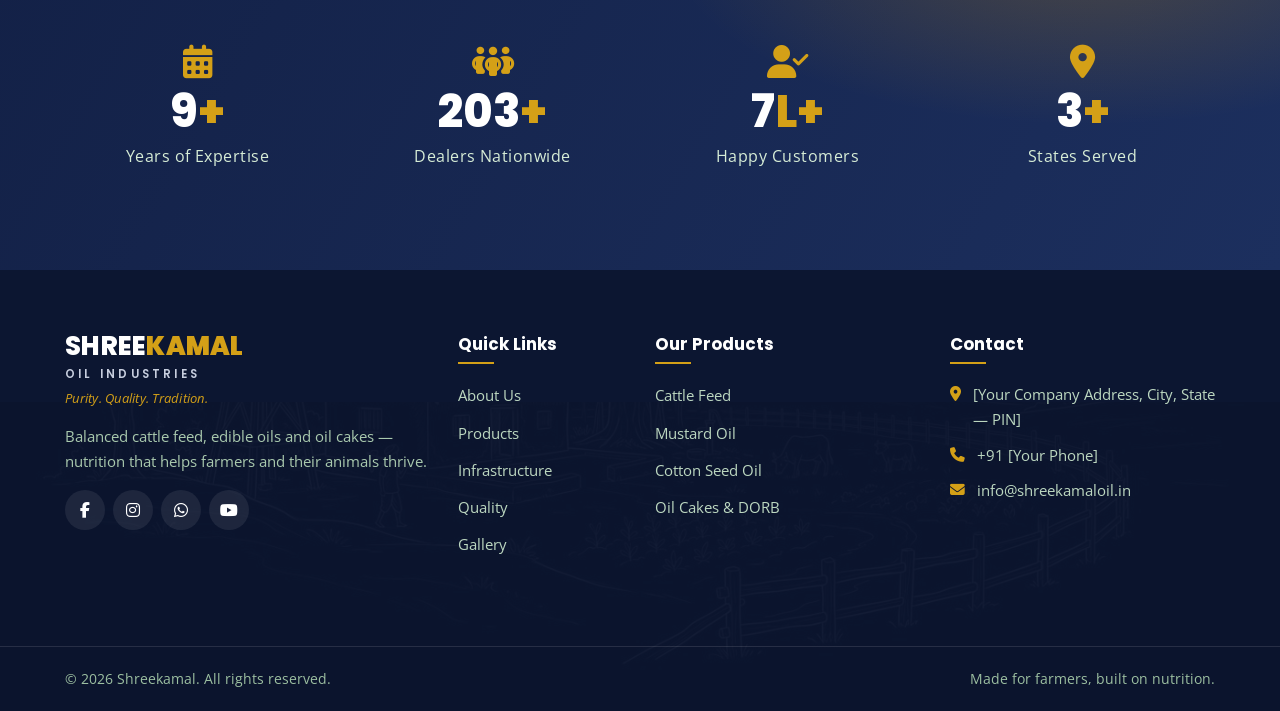
==== commit 5c04fcda: "sa" ====
--- a/about.html
+++ b/about.html
@@ -15,8 +15,6 @@
 <link rel="stylesheet" href="css/style.css">
 <link rel="stylesheet" href="css/responsive.css">
 </head>
-
-
 <body>
 
 <!-- ===== PRELOADER / SPLASH (replace IMAGES/splash.jpg with your own image) ===== -->
@@ -30,7 +28,6 @@
     <div class="tb-right"><span><i class="fa-regular fa-clock"></i> Mon–Sat: 9:00 – 18:00</span><a href="#"><i class="fa-brands fa-facebook-f"></i></a><a href="#"><i class="fa-brands fa-instagram"></i></a><a href="#"><i class="fa-brands fa-whatsapp"></i></a></div>
   </div>
 </div>
-
 <nav class="navbar navbar-expand-lg sticky-top">
   <div class="container">
     <a class="navbar-brand" href="index.html">
@@ -51,7 +48,7 @@
     </div>
   </div>
 </nav>
-<section class="page-banner">
+<section class="page-banner" style="background-image:url('IMAGES/banner-about.jpg')">
   <div class="container">
     <h1>About Us</h1>
     <div class="crumb"><a href="index.html">Home</a><i class="fa-solid fa-angle-right"></i>About Us</div>
--- a/css/style.css
+++ b/css/style.css
@@ -244,9 +244,12 @@
 .gallery-item .g-cap{z-index:2}
 
 /* ---------- Page banner (inner pages) ---------- */
-.page-banner{background:linear-gradient(120deg,rgba(12,22,49,.92),rgba(28,47,94,.75)),linear-gradient(160deg,#132147,#0c1631);color:#fff;padding:78px 0 60px;text-align:center}
+.page-banner{position:relative;background:#132147 center/cover no-repeat;color:#fff;padding:110px 0 84px;text-align:center;overflow:hidden}
+.page-banner::before{content:"";position:absolute;inset:0;background:linear-gradient(120deg,rgba(12,22,49,.86),rgba(12,22,49,.55))}
+.page-banner .container{position:relative;z-index:2}
 .page-banner h1{color:#fff;font-size:2.7rem;margin-bottom:8px}
-.page-banner .crumb{color:#d6ecd6;font-family:'Poppins',sans-serif;font-weight:500}
+.page-banner h1::after{content:"";display:block;width:66px;height:4px;background:var(--amber);border-radius:4px;margin:14px auto 0}
+.page-banner .crumb{color:#d7dbe6;font-family:'Poppins',sans-serif;font-weight:500;margin-top:14px}
 .page-banner .crumb a{color:var(--amber)}
 .page-banner .crumb i{margin:0 8px;font-size:.7rem}
 
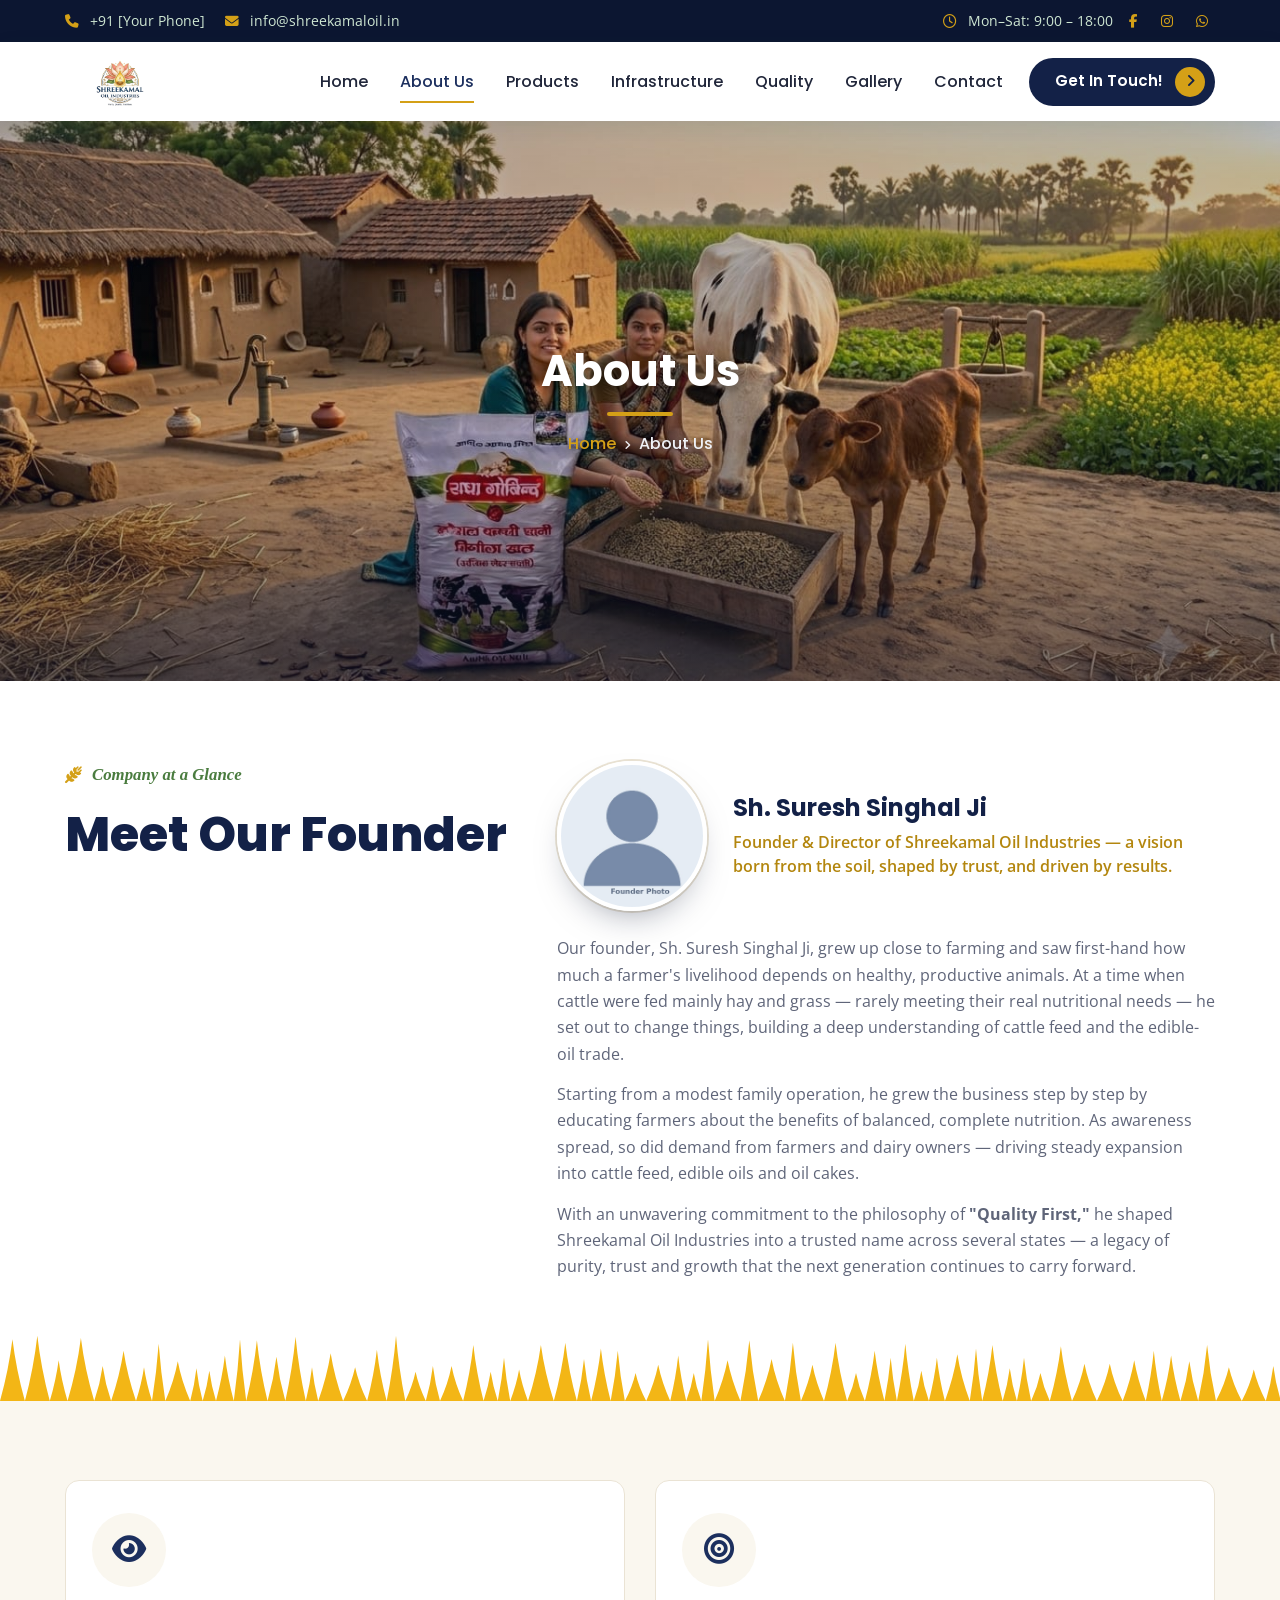
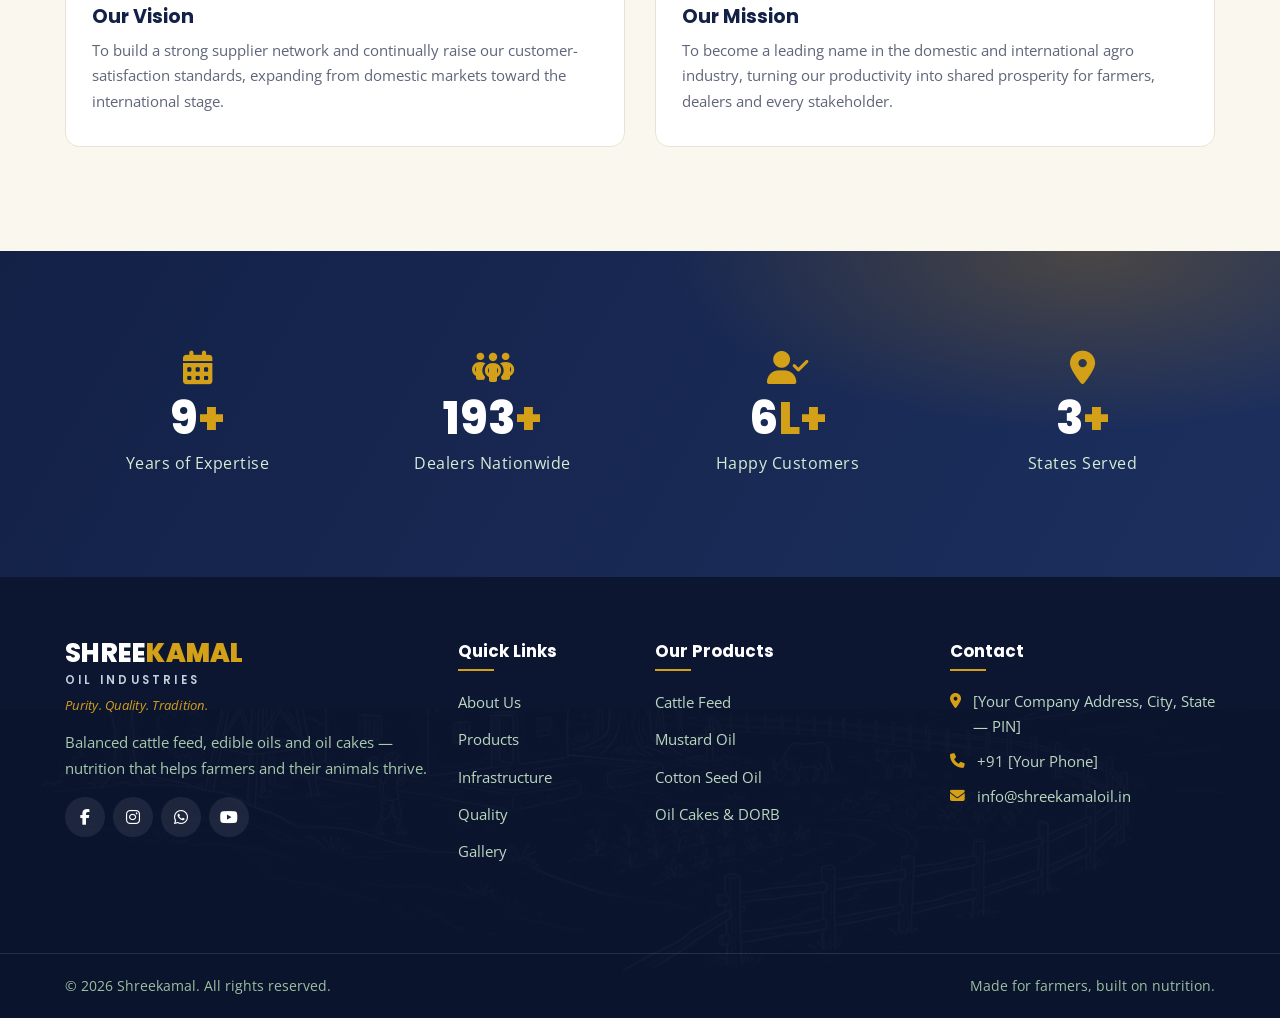
==== commit 23339097: "ddd" ====
--- a/about.html
+++ b/about.html
@@ -4,6 +4,10 @@
 <meta charset="UTF-8" />
 <meta name="viewport" content="width=device-width, initial-scale=1.0" />
 <title>About Us | Shreekamal Oil Industries</title>
+<link rel="icon" type="image/png" sizes="32x32" href="IMAGES/favicon-32.png">
+<link rel="icon" type="image/png" sizes="16x16" href="IMAGES/favicon-16.png">
+<link rel="shortcut icon" href="IMAGES/favicon.ico">
+<link rel="apple-touch-icon" href="IMAGES/favicon-180.png">
 <meta name="description" content="Learn about Shreekamal — a trusted manufacturer of balanced cattle feed and agro products." />
 <link rel="preconnect" href="https://fonts.googleapis.com"><link rel="preconnect" href="https://fonts.gstatic.com" crossorigin>
 <link href="https://fonts.googleapis.com/css2?family=Poppins:wght@400;500;600;700;800&family=Open+Sans:wght@400;500;600;700&display=swap" rel="stylesheet">
@@ -54,27 +58,31 @@
     <div class="crumb"><a href="index.html">Home</a><i class="fa-solid fa-angle-right"></i>About Us</div>
   </div>
 </section>
-<section class="section">
+<!-- ===== MEET OUR FOUNDER (Kapila-style) ===== -->
+<section class="section founder">
   <div class="container">
-    <div class="row align-items-center">
-      <div class="col-lg-6 mb-4 mb-lg-0" data-reveal="fadeInLeft">
-        <div class="about-wrap">
-          <img src="IMAGES/about.jpg" class="about-photo" alt="About Shreekamal Oil Industries">
-          <div class="about-badge"><div class="n">14+</div><small>Years of expertise</small></div>
+    <div class="row">
+      <div class="col-lg-5 mb-4 mb-lg-0" data-reveal="fadeInLeft">
+        <span class="founder-eyebrow"><i class="fa-solid fa-wheat-awn"></i> Company at a Glance</span>
+        <h2 class="founder-h2">Meet Our Founder</h2>
+      </div>
+      <div class="col-lg-7" data-reveal="fadeInRight">
+        <div class="founder-head">
+          <img src="IMAGES/founder.jpg" class="founder-pic" alt="Sh. Suresh Singhal Ji">
+          <div class="founder-name">
+            <h3>Sh. Suresh Singhal Ji</h3>
+            <p class="fn-role">Founder &amp; Director of Shreekamal Oil Industries — a vision born from the soil, shaped by trust, and driven by results.</p>
+          </div>
         </div>
-      </div>
-      <div class="col-lg-6 pl-lg-5" data-reveal="fadeInRight">
-        <div class="sec-title"><span class="eyebrow">Who we are</span><h2>A family trade, grown into a trusted agro brand</h2></div>
-        <p>Shreekamal began with a simple family trade in cattle feed and oil, and grew steadily as farmers discovered the difference balanced nutrition makes. Before balanced feed became common in India, animals were fed mainly hay and grass, which rarely met their full needs for milk production, body maintenance and reproduction.</p>
-        <p>Today Shreekamal manufactures balanced cattle feed, edible oils and protein-rich oil cakes, serving dairy farmers, distributors and traders across several states — with a growing eye on international markets.</p>
-        <ul class="ticks">
-          <li><i class="fa-solid fa-check"></i> Finest-quality raw materials, tested batch by batch</li>
-          <li><i class="fa-solid fa-check"></i> Balanced formulas for milk, growth and reproduction</li>
-          <li><i class="fa-solid fa-check"></i> Own DORB solvent plant for quality and fair pricing</li>
-        </ul>
+        <div class="founder-bio">
+          <p>Our founder, Sh. Suresh Singhal Ji, grew up close to farming and saw first-hand how much a farmer's livelihood depends on healthy, productive animals. At a time when cattle were fed mainly hay and grass — rarely meeting their real nutritional needs — he set out to change things, building a deep understanding of cattle feed and the edible-oil trade.</p>
+          <p>Starting from a modest family operation, he grew the business step by step by educating farmers about the benefits of balanced, complete nutrition. As awareness spread, so did demand from farmers and dairy owners — driving steady expansion into cattle feed, edible oils and oil cakes.</p>
+          <p>With an unwavering commitment to the philosophy of <strong>"Quality First,"</strong> he shaped Shreekamal Oil Industries into a trusted name across several states — a legacy of purity, trust and growth that the next generation continues to carry forward.</p>
+        </div>
       </div>
     </div>
   </div>
+  <div class="grass grass-founder"><svg viewBox="0 0 1440 60" preserveAspectRatio="none"><path d="M0,60 L0.0,60 Q9.8,33 14.0,7 Q18.2,33 28.0,60 L28.0,60 Q37.8,32 42.0,4 Q46.2,32 56.0,60 L56.0,60 Q63.0,42 66.0,25 Q69.0,42 76.0,60 L76.0,60 Q86.5,33 91.0,6 Q95.5,33 106.0,60 L106.0,60 Q112.7,45 115.5,30 Q118.3,45 125.0,60 L125.0,60 Q134.8,38 139.0,17 Q143.2,38 153.0,60 L153.0,60 Q159.3,45 162.0,31 Q164.7,45 171.0,60 L171.0,60 Q176.2,35 178.5,11 Q180.8,35 186.0,60 L186.0,60 Q195.8,43 200.0,26 Q204.2,43 214.0,60 L214.0,60 Q218.9,46 221.0,32 Q223.1,46 228.0,60 L228.0,60 Q233.2,47 235.5,34 Q237.8,47 243.0,60 L243.0,60 Q250.0,40 253.0,21 Q256.0,40 263.0,60 L263.0,60 Q267.9,33 270.0,7 Q272.1,33 277.0,60 L277.0,60 Q285.4,34 289.0,8 Q292.6,34 301.0,60 L301.0,60 Q308.0,41 311.0,22 Q314.0,41 321.0,60 L321.0,60 Q329.1,32 332.5,5 Q335.9,32 344.0,60 L344.0,60 Q348.9,45 351.0,31 Q353.1,45 358.0,60 L358.0,60 Q367.8,39 372.0,19 Q376.2,39 386.0,60 L386.0,60 Q395.4,45 399.5,31 Q403.6,45 413.0,60 L413.0,60 Q420.7,38 424.0,16 Q427.3,38 435.0,60 L435.0,60 Q442.4,32 445.5,4 Q448.6,32 456.0,60 L456.0,60 Q464.1,47 467.5,35 Q470.9,47 479.0,60 L479.0,60 Q484.6,45 487.0,30 Q489.4,45 495.0,60 L495.0,60 Q504.1,45 508.0,30 Q511.9,45 521.0,60 L521.0,60 Q529.0,36 532.5,12 Q536.0,36 544.0,60 L544.0,60 Q549.6,47 552.0,35 Q554.4,47 560.0,60 L560.0,60 Q564.9,41 567.0,23 Q569.1,41 574.0,60 L574.0,60 Q581.0,46 584.0,33 Q587.0,46 594.0,60 L594.0,60 Q604.1,36 608.5,12 Q612.9,36 623.0,60 L623.0,60 Q632.1,35 636.0,10 Q639.9,35 649.0,60 L649.0,60 Q654.6,42 657.0,24 Q659.4,42 665.0,60 L665.0,60 Q672.7,37 676.0,15 Q679.3,37 687.0,60 L687.0,60 Q692.6,38 695.0,17 Q697.4,38 703.0,60 L703.0,60 Q711.4,48 715.0,36 Q718.6,48 727.0,60 L727.0,60 Q736.5,44 740.5,29 Q744.5,44 754.0,60 L754.0,60 Q760.3,40 763.0,21 Q765.7,40 772.0,60 L772.0,60 Q778.0,48 780.5,36 Q783.0,48 789.0,60 L789.0,60 Q794.2,33 796.5,7 Q798.8,33 804.0,60 L804.0,60 Q814.1,42 818.5,25 Q822.9,42 833.0,60 L833.0,60 Q840.0,34 843.0,8 Q846.0,34 853.0,60 L853.0,60 Q863.5,42 868.0,24 Q872.5,42 883.0,60 L883.0,60 Q889.3,35 892.0,10 Q894.7,35 901.0,60 L901.0,60 Q910.1,44 914.0,29 Q917.9,44 927.0,60 L927.0,60 Q936.1,35 940.0,10 Q943.9,35 953.0,60 L953.0,60 Q960.0,48 963.0,36 Q966.0,48 973.0,60 L973.0,60 Q980.7,38 984.0,17 Q987.3,38 995.0,60 L995.0,60 Q999.9,41 1002.0,23 Q1004.1,41 1009.0,60 L1009.0,60 Q1015.6,35 1018.5,11 Q1021.4,35 1028.0,60 L1028.0,60 Q1034.0,47 1036.5,34 Q1039.0,47 1045.0,60 L1045.0,60 Q1051.3,41 1054.0,23 Q1056.7,41 1063.0,60 L1063.0,60 Q1072.8,40 1077.0,20 Q1081.2,40 1091.0,60 L1091.0,60 Q1095.9,37 1098.0,15 Q1100.1,37 1105.0,60 L1105.0,60 Q1113.0,36 1116.5,12 Q1120.0,36 1128.0,60 L1128.0,60 Q1133.6,46 1136.0,32 Q1138.4,46 1144.0,60 L1144.0,60 Q1149.6,41 1152.0,23 Q1154.4,41 1160.0,60 L1160.0,60 Q1167.3,48 1170.5,36 Q1173.7,48 1181.0,60 L1181.0,60 Q1189.8,36 1193.5,13 Q1197.2,36 1206.0,60 L1206.0,60 Q1215.8,44 1220.0,28 Q1224.2,44 1234.0,60 L1234.0,60 Q1244.2,44 1248.5,28 Q1252.8,44 1263.0,60 L1263.0,60 Q1272.1,42 1276.0,25 Q1279.9,42 1289.0,60 L1289.0,60 Q1295.3,38 1298.0,17 Q1300.7,38 1307.0,60 L1307.0,60 Q1314.3,40 1317.5,21 Q1320.7,40 1328.0,60 L1328.0,60 Q1335.0,43 1338.0,26 Q1341.0,43 1348.0,60 L1348.0,60 Q1355.0,36 1358.0,12 Q1361.0,36 1368.0,60 L1368.0,60 Q1378.2,45 1382.5,31 Q1386.8,45 1397.0,60 L1397.0,60 Q1406.5,46 1410.5,33 Q1414.5,46 1424.0,60 L1424.0,60 Q1430.0,45 1432.5,30 Q1435.0,45 1441.0,60 L1440,60 Z" fill="currentColor"/></svg></div>
 </section>
 
 <section class="section bg-cream">
--- a/css/style.css
+++ b/css/style.css
@@ -171,6 +171,15 @@
 .product-card .p-link{font-family:'Poppins',sans-serif;font-weight:600;color:var(--green);margin-top:12px;display:inline-flex;align-items:center;gap:6px}
 .product-card .p-link:hover{color:var(--amber-dk);gap:10px}
 
+/* ---------- Kapila-style product cards (home) ---------- */
+.kp-product{display:block;background:#fff;border-radius:14px;padding:22px 18px;text-align:center;height:100%;box-shadow:0 14px 34px -24px rgba(12,22,49,.4);transition:transform .22s ease,box-shadow .22s ease}
+.kp-product:hover{transform:translateY(-8px);box-shadow:0 30px 54px -26px rgba(12,22,49,.5);text-decoration:none}
+.kp-thumb{height:230px;display:flex;align-items:center;justify-content:center;margin-bottom:8px;overflow:hidden}
+.kp-thumb img{max-height:230px;width:auto;object-fit:contain;transition:transform .25s ease}
+.kp-product:hover .kp-thumb img{transform:scale(1.05)}
+.kp-product h4{font-size:1.08rem;color:var(--green-dk);font-family:'Poppins',sans-serif;font-weight:600;margin:0}
+.kp-product:hover h4{color:var(--amber-dk)}
+
 /* ---------- Gold products section (Kapila-style) ---------- */
 .products-gold{position:relative;background:linear-gradient(180deg,#f3b616,#e6a70d)}
 .products-gold .grass-top{top:0;transform:translateY(-100%);color:#f3b616;z-index:6}
@@ -214,6 +223,108 @@
 .reviews-carousel .owl-nav button:hover{background:var(--green-dk)!important;color:var(--amber)!important}
 .reviews-carousel .owl-nav{text-align:center;margin-top:4px}
 
+/* ---------- Meet Our Founder (Kapila-style) ---------- */
+.founder{position:relative;background:#fff;padding-bottom:120px}
+.founder-eyebrow{display:inline-flex;align-items:center;gap:10px;color:var(--leaf);font-family:Georgia,'Times New Roman',serif;font-style:italic;font-weight:700;font-size:1.05rem;margin-bottom:16px}
+.founder-eyebrow i{color:var(--amber)}
+.founder-h2{font-family:'Poppins',sans-serif;font-weight:800;color:var(--green-dk);font-size:clamp(2rem,4vw,3rem);margin:0}
+.founder-head{display:flex;gap:26px;align-items:center;margin-bottom:24px}
+.founder-pic{width:150px;height:150px;flex:0 0 150px;border-radius:50%;object-fit:cover;border:4px solid #fff;box-shadow:0 16px 36px -18px rgba(12,22,49,.5),0 0 0 2px var(--line)}
+.founder-name h3{font-family:'Poppins',sans-serif;font-weight:700;color:var(--green-dk);font-size:1.5rem;margin:0 0 8px}
+.founder-name .fn-role{color:var(--amber-dk);font-weight:600;font-size:.98rem;margin:0;line-height:1.5}
+.founder-bio p{color:var(--muted);font-size:.97rem;margin-bottom:14px}
+.founder-bio p:last-child{margin-bottom:0}
+.grass-founder{position:absolute;left:0;right:0;bottom:-1px;width:100%;height:70px;line-height:0;z-index:2;color:#f3b616;pointer-events:none}
+.grass-founder svg{display:block;width:100%;height:100%}
+
+/* ---------- Infrastructure (Kapila-style 2-col) ---------- */
+.infra2{background:#faf7ef}
+.infra-eyebrow{display:block;color:var(--leaf);font-family:Georgia,'Times New Roman',serif;font-style:italic;font-weight:700;font-size:1.05rem;margin-bottom:12px}
+.infra-h2{font-family:'Poppins',sans-serif;font-weight:800;color:var(--green-dk);font-size:clamp(1.8rem,3.4vw,2.5rem);line-height:1.12;margin-bottom:18px}
+.infra2 p{color:var(--muted);margin-bottom:16px;font-size:.97rem}
+.infra-photo{margin-top:26px;border-radius:16px;overflow:hidden;box-shadow:0 24px 50px -28px rgba(12,22,49,.45)}
+.infra-photo img{width:100%;display:block}
+.infra-gold{position:relative;background:linear-gradient(160deg,#f3b616,#e6a70d);border:1px dashed rgba(60,40,0,.28);border-radius:22px;padding:30px;margin-bottom:24px;box-shadow:0 24px 46px -28px rgba(230,167,13,.7)}
+.infra-gold .ig-ic{position:absolute;right:26px;top:26px;width:52px;height:52px;border-radius:50%;background:#3a2a08;color:#f3b616;display:flex;align-items:center;justify-content:center;font-size:1.3rem}
+.infra-gold .ig-lab{color:#5c4a12;font-weight:600;font-size:.98rem}
+.infra-gold .ig-num{font-family:'Poppins',sans-serif;font-weight:800;color:#2a2205;font-size:3rem;line-height:1;margin:6px 0 14px}
+.infra-gold p{color:#5c4a12;font-size:.92rem;margin:0}
+.infra-dark{background:linear-gradient(160deg,var(--green-dk),var(--green-darker));border:1px dashed rgba(255,255,255,.2);border-radius:22px;padding:32px 30px;box-shadow:0 26px 50px -30px rgba(12,22,49,.6)}
+.infra-dark ul{list-style:none;margin:0;padding:0}
+.infra-dark li{display:flex;gap:13px;align-items:flex-start;color:#eaf0f6;font-weight:500;font-size:.98rem;margin-bottom:20px}
+.infra-dark li:last-child{margin-bottom:0}
+.infra-dark li i{color:var(--amber);margin-top:3px;font-size:1.05rem}
+
+/* ---------- Our Story / Legacy ---------- */
+.legacy{background:linear-gradient(180deg,#f4efe3 0%,#faf7ef 100%)}
+.legacy-card{position:relative;border-radius:24px;padding:30px;overflow:hidden;background:linear-gradient(150deg,#0f4a4a 0%,#123a5e 55%,#0c1f3d 100%);box-shadow:0 30px 60px -30px rgba(12,31,61,.6)}
+.legacy-card::before{content:"";position:absolute;right:-60px;top:-60px;width:220px;height:220px;border-radius:50%;background:radial-gradient(circle,rgba(212,160,23,.28),transparent 70%);pointer-events:none}
+.lg-stat{position:relative;background:rgba(255,255,255,.05);border:1px solid rgba(255,255,255,.12);border-radius:16px;padding:22px 20px;margin-bottom:16px;backdrop-filter:blur(2px)}
+.lg-stat .k{font-family:Georgia,'Times New Roman',serif;font-weight:700;font-size:2.1rem;color:var(--amber);line-height:1}
+.lg-stat span{display:block;color:#c7d2d8;font-size:.74rem;letter-spacing:.14em;text-transform:uppercase;margin-top:8px}
+.lg-stat-wide .k{font-size:2.4rem}
+.lg-led{text-align:center;margin-top:8px}
+.lg-led .l1{color:#aebfc5;font-size:.9rem;margin:0}
+.lg-led .l2{font-family:Georgia,'Times New Roman',serif;font-weight:700;color:var(--amber);font-size:1.35rem;margin:4px 0 2px}
+.lg-led .l3{color:#aebfc5;font-size:.74rem;letter-spacing:.14em;text-transform:uppercase;margin:0}
+.legacy .eyebrow{color:var(--amber-dk)}
+.legacy-h2{font-family:Georgia,'Times New Roman',serif;color:var(--green-dk);font-weight:700;font-size:clamp(2rem,3.8vw,2.9rem);line-height:1.12;margin:14px 0 26px}
+.timeline{list-style:none;margin:0;padding:0;position:relative}
+.timeline::before{content:"";position:absolute;left:7px;top:6px;bottom:10px;width:2px;background:linear-gradient(180deg,var(--amber),rgba(212,160,23,.25))}
+.timeline li{position:relative;padding:0 0 26px 34px}
+.timeline li::before{content:"";position:absolute;left:0;top:4px;width:16px;height:16px;border-radius:50%;background:var(--amber);box-shadow:0 0 0 4px rgba(212,160,23,.18)}
+.timeline li:last-child{padding-bottom:0}
+.timeline h5{font-family:'Poppins',sans-serif;font-weight:700;color:var(--amber-dk);font-size:.82rem;letter-spacing:.08em;text-transform:uppercase;margin:0 0 6px}
+.timeline p{color:var(--muted);font-size:.95rem;margin:0}
+
+/* ---------- Floating social buttons ---------- */
+.floasoc{position:fixed;right:22px;bottom:22px;z-index:70;display:flex;flex-direction:column;gap:14px}
+.floasoc a{position:relative;width:56px;height:56px;border-radius:50%;display:flex;align-items:center;justify-content:center;color:#fff;font-size:1.5rem;box-shadow:0 12px 26px -8px rgba(0,0,0,.4);transition:transform .2s ease}
+.floasoc a:hover{transform:scale(1.08);color:#fff}
+.floasoc .wa{background:linear-gradient(145deg,#25d366,#0f9d58)}
+.floasoc .ig{background:radial-gradient(circle at 30% 110%,#feda75,#fa7e1e 30%,#d62976 55%,#962fbf 80%,#4f5bd5)}
+.floasoc a::after{content:attr(data-label);position:absolute;right:68px;top:50%;transform:translateY(-50%) translateX(8px);background:#132147;color:#fff;font-family:'Poppins',sans-serif;font-size:.82rem;font-weight:600;padding:8px 14px;border-radius:8px;white-space:nowrap;opacity:0;visibility:hidden;transition:.2s;box-shadow:0 10px 24px -10px rgba(0,0,0,.5)}
+.floasoc a::before{content:"";position:absolute;right:62px;top:50%;transform:translateY(-50%);border:7px solid transparent;border-left-color:#132147;opacity:0;visibility:hidden;transition:.2s}
+.floasoc a:hover::after,.floasoc a:hover::before{opacity:1;visibility:visible;transform:translateY(-50%) translateX(0)}
+.floasoc a:hover::before{transform:translateY(-50%)}
+.floasoc .wa-pulse::after{content:none}
+
+/* ---------- 3-column info (Why / Benefits / Technology) ---------- */
+.infocols .info-card{display:block;height:100%;color:inherit;transition:transform .22s ease}
+.infocols .info-card:hover{transform:translateY(-6px);text-decoration:none}
+.infocols .info-media{position:relative;height:230px;border-radius:16px;background-size:cover;background-position:center;box-shadow:0 20px 44px -26px rgba(12,22,49,.45);margin-bottom:40px}
+.infocols .info-ic{position:absolute;left:26px;bottom:-28px;width:66px;height:66px;border-radius:50%;background:var(--amber);color:var(--green-dk);display:flex;align-items:center;justify-content:center;font-size:1.6rem;box-shadow:0 12px 26px -10px rgba(212,160,23,.8);transition:.22s}
+.infocols .info-card:hover .info-ic{background:var(--green-dk);color:var(--amber);transform:scale(1.06)}
+.infocols h3{font-size:1.35rem;color:var(--green-dk);font-family:'Poppins',sans-serif;font-weight:700;margin:0 0 12px}
+.infocols .info-card:hover h3{color:var(--amber-dk)}
+.infocols p{color:var(--muted);font-size:.95rem;margin:0}
+
+/* ---------- The Shreekamal Group ---------- */
+.group{position:relative;background:linear-gradient(180deg,#f3eee1 0%,#faf7ef 100%);overflow:hidden}
+.group::after{content:"";position:absolute;left:-70px;bottom:-70px;width:240px;height:240px;border-radius:50%;border:2px solid rgba(212,160,23,.16);pointer-events:none}
+.group .sec-title .eyebrow{color:var(--amber-dk)}
+.group-h2{font-family:Georgia,'Times New Roman',serif;color:var(--green-dk);font-weight:700;font-size:clamp(2rem,3.8vw,2.8rem);margin:14px 0 14px}
+.group .sec-title p{color:var(--muted)}
+.group-card{position:relative;background:#fff;border:1px solid var(--line);border-radius:18px;padding:34px 30px;height:100%;transition:transform .25s ease,box-shadow .25s ease,border-color .25s ease}
+.group-card:hover{transform:translateY(-8px);box-shadow:0 30px 56px -30px rgba(12,22,49,.4);border-color:var(--amber)}
+.gc-ic{width:64px;height:64px;border-radius:16px;display:flex;align-items:center;justify-content:center;font-size:1.6rem;color:var(--amber);background:linear-gradient(140deg,var(--green),var(--green-darker));margin-bottom:20px;box-shadow:0 12px 26px -12px rgba(12,22,49,.5)}
+.group-card h4{font-family:Georgia,'Times New Roman',serif;font-weight:700;color:var(--green-dk);font-size:1.3rem;margin-bottom:12px}
+.group-card p{color:var(--muted);font-size:.95rem;margin:0}
+
+/* ---------- Pan India Presence (states) ---------- */
+.states{position:relative;background:#e7dfca}
+.states .sec-title .eyebrow{color:#b08d2e}
+.states .sec-title .eyebrow::before,.states .sec-title .eyebrow::after{background:#b08d2e}
+.states-h2{font-family:Georgia,'Times New Roman',serif;color:#357a45;font-weight:700;font-size:clamp(1.9rem,3.6vw,2.7rem);line-height:1.15;margin:14px 0 14px}
+.states .sec-title p{color:#7d745e}
+.state-card{background:#fbfaf4;border:1px solid #d9cfb4;border-radius:10px;padding:24px 16px;height:100%;text-align:center;transition:transform .22s ease,box-shadow .22s ease,border-color .22s ease}
+.state-card:hover{transform:translateY(-6px);box-shadow:0 22px 42px -26px rgba(60,50,20,.5);border-color:var(--amber)}
+.state-card .st-emoji{font-size:2rem;line-height:1;margin-bottom:12px}
+.state-card h4{font-size:1.05rem;color:var(--green-dk);margin-bottom:5px;font-family:'Poppins',sans-serif;font-weight:700}
+.state-card span{display:block;color:#a98b3e;font-size:.8rem;font-weight:600}
+.state-card-dashed{background:transparent;border:2px dashed #c9b98d}
+.state-card-dashed:hover{border-color:var(--amber);box-shadow:none}
+
 /* ---------- Split / infrastructure ---------- */
 .split-media{border-radius:16px;min-height:400px;box-shadow:var(--shadow);background:linear-gradient(160deg,#eaf4e8,#f5f2e2)}
 .split-media.dark{background:linear-gradient(150deg,var(--green-dk),#26407e)}
@@ -244,12 +355,12 @@
 .gallery-item .g-cap{z-index:2}
 
 /* ---------- Page banner (inner pages) ---------- */
-.page-banner{position:relative;background:#132147 center/cover no-repeat;color:#fff;padding:110px 0 84px;text-align:center;overflow:hidden}
-.page-banner::before{content:"";position:absolute;inset:0;background:linear-gradient(120deg,rgba(12,22,49,.86),rgba(12,22,49,.55))}
+.page-banner{position:relative;background:#132147 center/cover no-repeat;color:#fff;width:100%;aspect-ratio:16/9;max-height:560px;min-height:260px;display:flex;align-items:center;justify-content:center;text-align:center;overflow:hidden}
+.page-banner::before{content:"";position:absolute;inset:0;background:linear-gradient(180deg,rgba(12,22,49,.30) 0%,rgba(12,22,49,.12) 45%,rgba(12,22,49,.55) 100%)}
 .page-banner .container{position:relative;z-index:2}
-.page-banner h1{color:#fff;font-size:2.7rem;margin-bottom:8px}
+.page-banner h1{color:#fff;font-size:2.7rem;margin-bottom:8px;text-shadow:0 3px 16px rgba(0,0,0,.7)}
 .page-banner h1::after{content:"";display:block;width:66px;height:4px;background:var(--amber);border-radius:4px;margin:14px auto 0}
-.page-banner .crumb{color:#d7dbe6;font-family:'Poppins',sans-serif;font-weight:500;margin-top:14px}
+.page-banner .crumb{color:#f0f2f7;font-family:'Poppins',sans-serif;font-weight:500;margin-top:14px;text-shadow:0 2px 10px rgba(0,0,0,.75)}
 .page-banner .crumb a{color:var(--amber)}
 .page-banner .crumb i{margin:0 8px;font-size:.7rem}
 
@@ -293,7 +404,7 @@
 .footer-bottom a{color:var(--amber)}
 
 /* ---------- Back to top ---------- */
-#toTop{position:fixed;right:24px;bottom:24px;width:48px;height:48px;border-radius:50%;background:var(--green);color:#fff;border:none;display:none;align-items:center;justify-content:center;font-size:1.1rem;box-shadow:var(--shadow);z-index:60;cursor:pointer}
+#toTop{position:fixed;left:24px;bottom:24px;width:48px;height:48px;border-radius:50%;background:var(--green);color:#fff;border:none;display:none;align-items:center;justify-content:center;font-size:1.1rem;box-shadow:var(--shadow);z-index:60;cursor:pointer}
 #toTop:hover{background:var(--amber);color:var(--green-dk)}
 #toTop.show{display:flex}
 
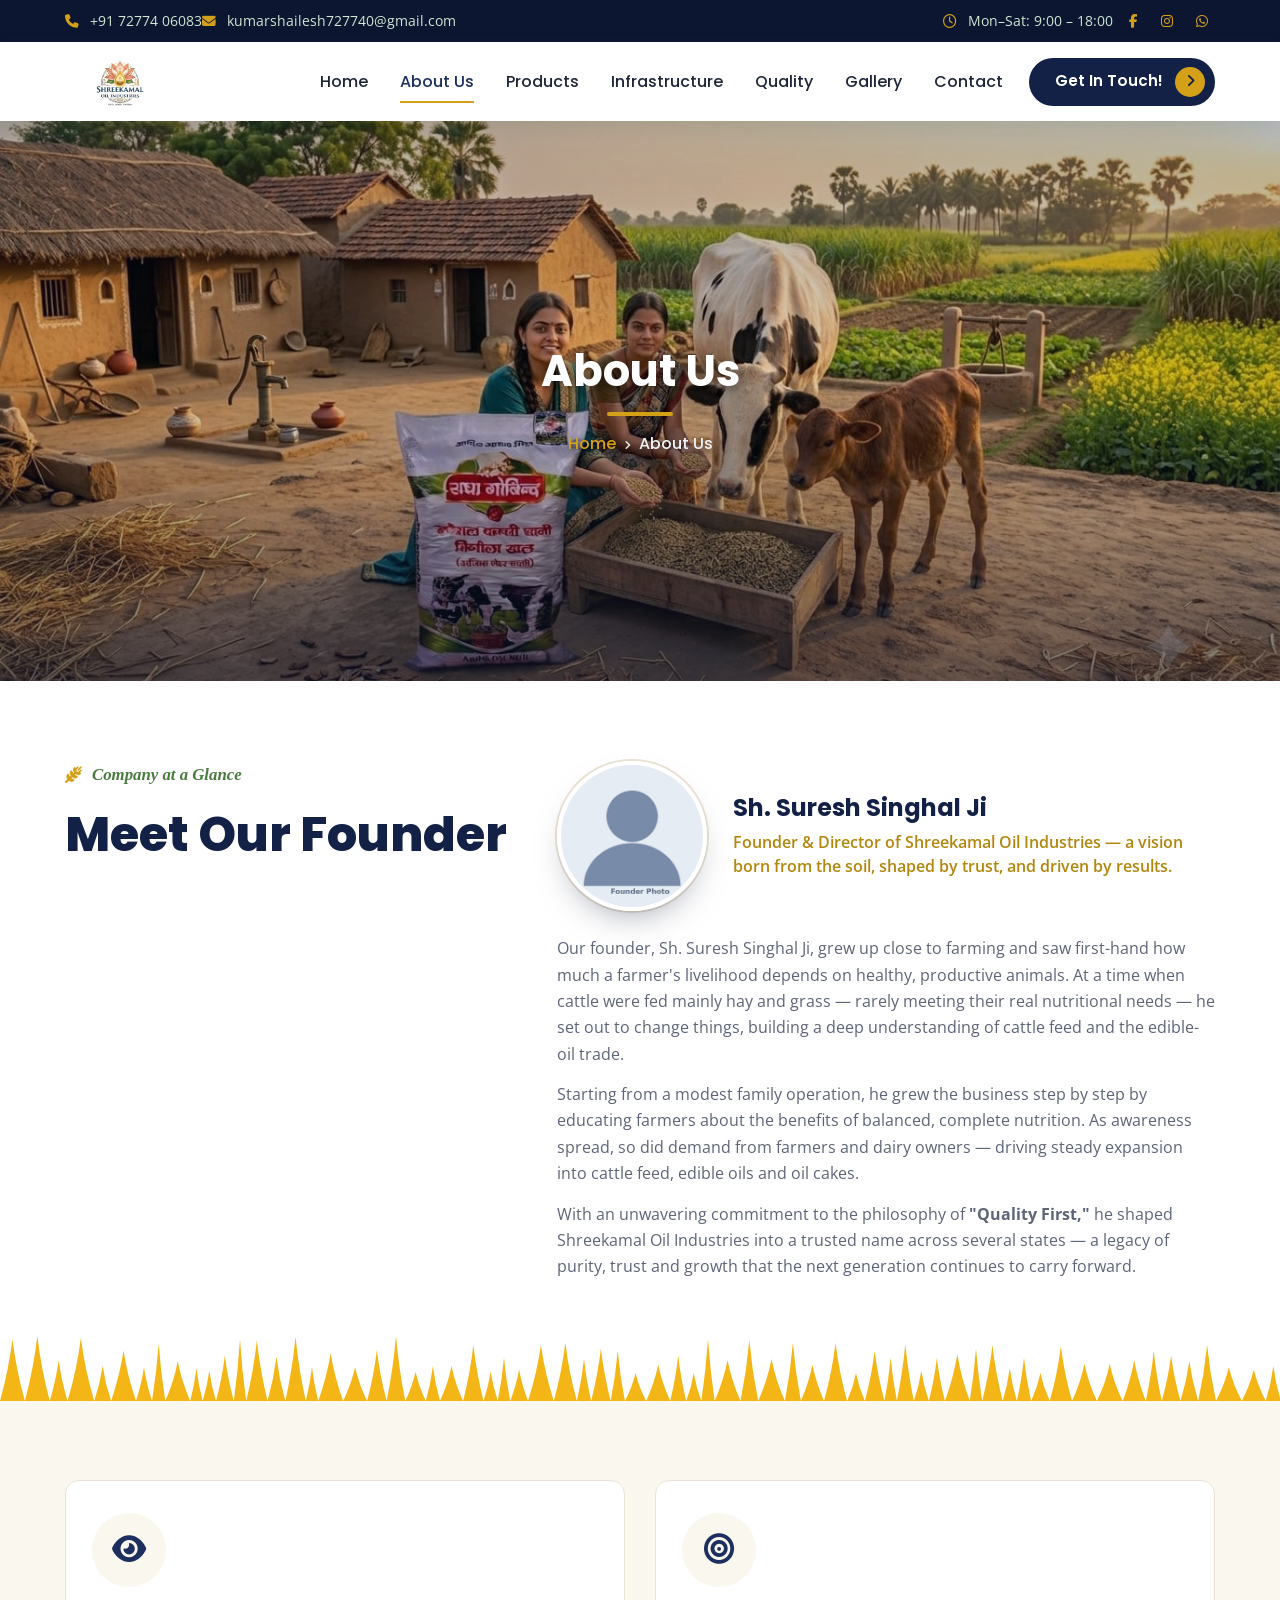
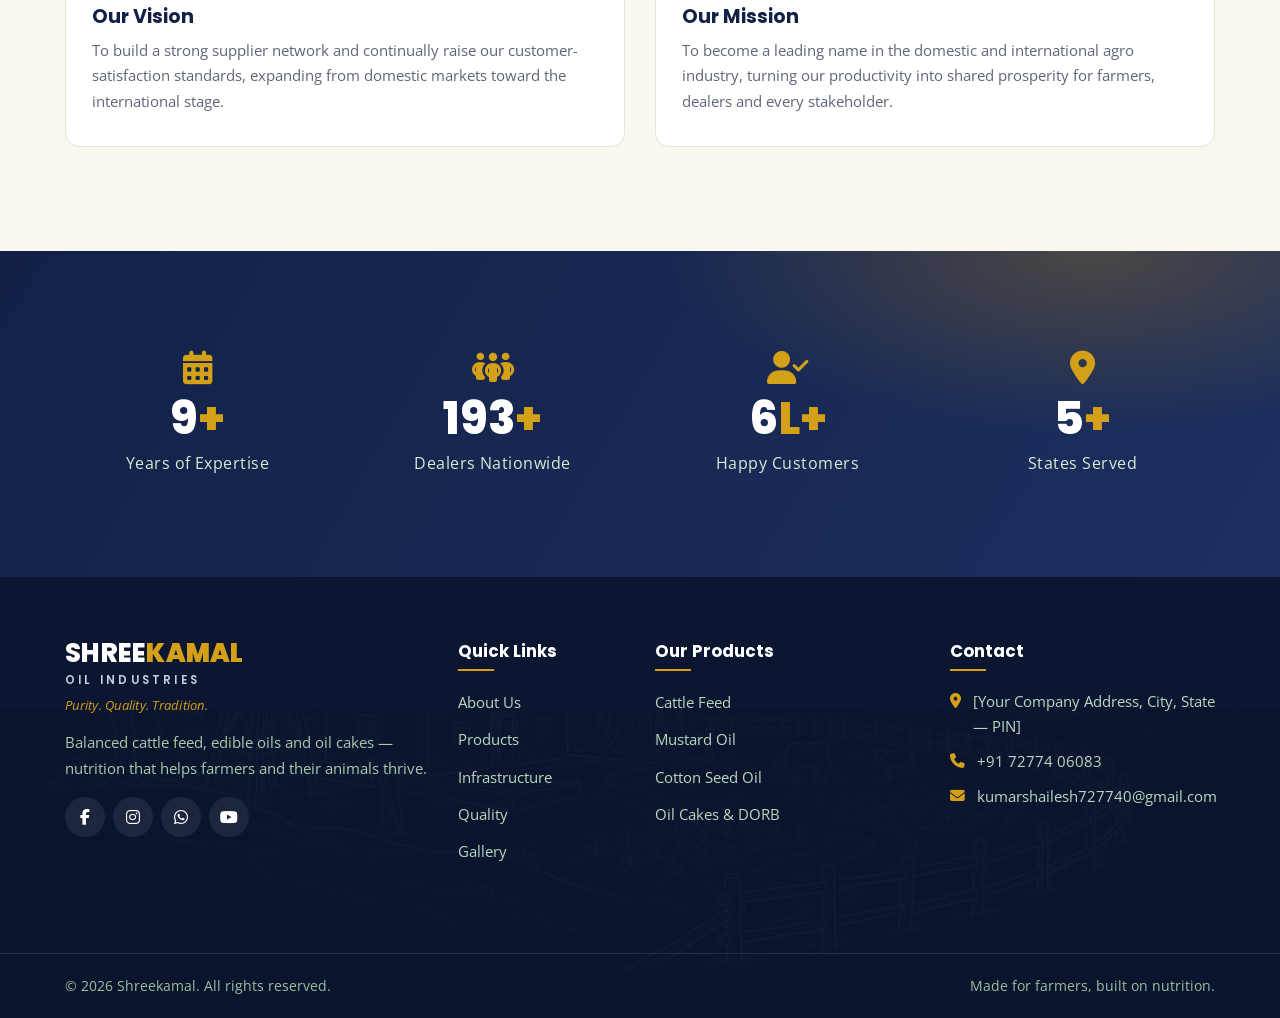
==== commit 8d91ea72: "changed me number" ====
--- a/about.html
+++ b/about.html
@@ -28,8 +28,8 @@
 </div>
 <div class="topbar">
   <div class="container">
-    <div class="tb-left"><span><i class="fa-solid fa-phone"></i> +91 [Your Phone]</span><span><i class="fa-solid fa-envelope"></i> info@shreekamaloil.in</span></div>
-    <div class="tb-right"><span><i class="fa-regular fa-clock"></i> Mon–Sat: 9:00 – 18:00</span><a href="#"><i class="fa-brands fa-facebook-f"></i></a><a href="#"><i class="fa-brands fa-instagram"></i></a><a href="#"><i class="fa-brands fa-whatsapp"></i></a></div>
+    <div class="tb-left"><a href="tel:+917277406083"><i class="fa-solid fa-phone"></i> +91 72774 06083</a><a href="mailto:kumarshailesh727740@gmail.com"><i class="fa-solid fa-envelope"></i> kumarshailesh727740@gmail.com</a></div>
+    <div class="tb-right"><span><i class="fa-regular fa-clock"></i> Mon–Sat: 9:00 – 18:00</span><a href="#"><i class="fa-brands fa-facebook-f"></i></a><a href="https://www.instagram.com/shaileshkumar8395?igsh=MThlamxhazRyYjhpaQ==" target="_blank" rel="noopener"><i class="fa-brands fa-instagram"></i></a><a href="https://wa.me/917277406083" target="_blank" rel="noopener"><i class="fa-brands fa-whatsapp"></i></a></div>
   </div>
 </div>
 <nav class="navbar navbar-expand-lg sticky-top">
@@ -103,7 +103,7 @@
     <div class="col-6 col-md-3"><div class="counter-box"><i class="fa-solid fa-calendar-days"></i><div class="count" data-target="14" data-suffix="+">0</div><p>Years of Expertise</p></div></div>
     <div class="col-6 col-md-3"><div class="counter-box"><i class="fa-solid fa-people-group"></i><div class="count" data-target="300" data-suffix="+">0</div><p>Dealers Nationwide</p></div></div>
     <div class="col-6 col-md-3"><div class="counter-box"><i class="fa-solid fa-user-check"></i><div class="count" data-target="10" data-suffix="L+">0</div><p>Happy Customers</p></div></div>
-    <div class="col-6 col-md-3"><div class="counter-box"><i class="fa-solid fa-location-dot"></i><div class="count" data-target="5" data-suffix="+">0</div><p>States Served</p></div></div>
+    <div class="col-6 col-md-3"><div class="counter-box"><i class="fa-solid fa-location-dot"></i><div class="count" data-target="7" data-suffix="+">0</div><p>States Served</p></div></div>
   </div></div>
 </section>
 <footer class="site-footer">
@@ -112,11 +112,11 @@
       <div class="col-lg-4 col-md-6 mb-4">
         <div class="f-brand"><span class="wm">SHREE<b>KAMAL</b><span class="wm-sub">Oil Industries</span></span><span class="wm-tag">Purity. Quality. Tradition.</span></div>
         <p>Balanced cattle feed, edible oils and oil cakes — nutrition that helps farmers and their animals thrive.</p>
-        <div class="f-social mt-3"><a href="#"><i class="fa-brands fa-facebook-f"></i></a><a href="#"><i class="fa-brands fa-instagram"></i></a><a href="#"><i class="fa-brands fa-whatsapp"></i></a><a href="#"><i class="fa-brands fa-youtube"></i></a></div>
+        <div class="f-social mt-3"><a href="#"><i class="fa-brands fa-facebook-f"></i></a><a href="https://www.instagram.com/shaileshkumar8395?igsh=MThlamxhazRyYjhpaQ==" target="_blank" rel="noopener"><i class="fa-brands fa-instagram"></i></a><a href="https://wa.me/917277406083" target="_blank" rel="noopener"><i class="fa-brands fa-whatsapp"></i></a><a href="#"><i class="fa-brands fa-youtube"></i></a></div>
       </div>
       <div class="col-lg-2 col-md-6 mb-4"><h5>Quick Links</h5><ul><li><a href="about.html">About Us</a></li><li><a href="products.html">Products</a></li><li><a href="infrastructure.html">Infrastructure</a></li><li><a href="quality.html">Quality</a></li><li><a href="gallery.html">Gallery</a></li></ul></div>
       <div class="col-lg-3 col-md-6 mb-4"><h5>Our Products</h5><ul><li><a href="products.html">Cattle Feed</a></li><li><a href="products.html">Mustard Oil</a></li><li><a href="products.html">Cotton Seed Oil</a></li><li><a href="products.html">Oil Cakes &amp; DORB</a></li></ul></div>
-      <div class="col-lg-3 col-md-6 mb-4"><h5>Contact</h5><ul class="f-contact"><li><i class="fa-solid fa-location-dot"></i><span>[Your Company Address, City, State — PIN]</span></li><li><i class="fa-solid fa-phone"></i><span>+91 [Your Phone]</span></li><li><i class="fa-solid fa-envelope"></i><span>info@shreekamaloil.in</span></li></ul></div>
+      <div class="col-lg-3 col-md-6 mb-4"><h5>Contact</h5><ul class="f-contact"><li><i class="fa-solid fa-location-dot"></i><span>[Your Company Address, City, State — PIN]</span></li><li><i class="fa-solid fa-phone"></i><a href="tel:+917277406083">+91 72774 06083</a></li><li><i class="fa-solid fa-envelope"></i><a href="mailto:kumarshailesh727740@gmail.com">kumarshailesh727740@gmail.com</a></li></ul></div>
     </div>
   </div>
   <div class="footer-bottom"><div class="container d-flex justify-content-between flex-wrap"><span>© <span id="yr"></span> Shreekamal. All rights reserved.</span><span>Made for farmers, built on nutrition.</span></div></div>
--- a/css/style.css
+++ b/css/style.css
@@ -98,11 +98,9 @@
 /* ---------- Hero carousel ---------- */
 .hero{position:relative}
 .hero .owl-carousel .item{
-  min-height:620px;display:flex;align-items:center;position:relative;
-  background-size:cover;background-position:center right;background-color:var(--green-dk);
-}
-.hero .owl-carousel .item::before{content:"";position:absolute;inset:0;background:linear-gradient(90deg,rgba(12,22,49,.90) 0%,rgba(12,22,49,.66) 32%,rgba(12,22,49,.20) 62%,rgba(12,22,49,.02) 100%)}
-.hero .caption{color:#fff;max-width:640px;padding:40px 0;position:relative;z-index:2}
+  min-height:620px;display:block;position:relative;
+  background-size:cover;background-position:center center;background-color:var(--green-dk);
+}
 /* logo watermark on the hero */
 /* logo watermark badge on the hero */
 .hero-watermark{position:absolute;right:26px;top:22px;z-index:3;pointer-events:none;padding:12px 16px;border-radius:16px;background:rgba(255,255,255,.16);-webkit-backdrop-filter:blur(7px);backdrop-filter:blur(7px);border:1px solid rgba(255,255,255,.28);box-shadow:0 12px 30px -14px rgba(0,0,0,.5)}
@@ -111,18 +109,6 @@
 .grass{position:absolute;left:0;right:0;width:100%;height:46px;line-height:0;pointer-events:none;z-index:4}
 .grass svg{display:block;width:100%;height:100%}
 .grass-hero{bottom:-1px;color:#ffffff}
-.hero .caption .eyebrow{color:var(--amber);font-family:'Poppins',sans-serif;font-weight:600;letter-spacing:.2em;text-transform:uppercase;font-size:.85rem;margin-bottom:14px;display:block}
-.hero .caption h1{color:#fff;font-size:3.3rem;margin-bottom:18px;text-shadow:0 6px 24px rgba(0,0,0,.25)}
-.hero .caption h1 span{color:var(--amber)}
-.hero .caption p{font-size:1.15rem;color:#eaf5ea;margin-bottom:28px;max-width:540px}
-.hero .caption .btn{margin-right:12px;margin-bottom:10px}
-.hero .owl-nav button{position:absolute;top:50%;transform:translateY(-50%);width:52px;height:52px;border-radius:50%!important;background:rgba(255,255,255,.15)!important;color:#fff!important;font-size:1.6rem!important;transition:.2s}
-.hero .owl-nav button:hover{background:var(--amber)!important;color:var(--green-dk)!important}
-.hero .owl-nav .owl-prev{left:20px}
-.hero .owl-nav .owl-next{right:20px}
-.hero .owl-dots{position:absolute;bottom:24px;left:0;right:0;text-align:center}
-.hero .owl-dots .owl-dot span{width:12px;height:12px;background:rgba(255,255,255,.5)!important;margin:5px}
-.hero .owl-dots .owl-dot.active span{background:var(--amber)!important;width:30px;border-radius:6px}
 
 /* ---------- Feature strip (under hero) ---------- */
 /* ---------- Floating feature bar (overlaps hero bottom, Kapila-style) ---------- */
@@ -163,7 +149,7 @@
 /* ---------- Products ---------- */
 .product-card{background:#fff;border:1px solid var(--line);border-radius:14px;overflow:hidden;height:100%;transition:.25s;display:flex;flex-direction:column}
 .product-card:hover{transform:translateY(-8px);box-shadow:var(--shadow)}
-.product-card .thumb{height:200px;background:linear-gradient(160deg,#e9f4e8,#f6f3e2);display:flex;align-items:center;justify-content:center;position:relative}
+.product-card .thumb{height:270px;background:#fff;display:flex;align-items:center;justify-content:center;position:relative;border-bottom:1px solid var(--line)}
 .product-card .thumb .badge-cat{position:absolute;top:14px;left:14px;background:var(--amber);color:var(--green-dk);font-family:'Poppins',sans-serif;font-weight:600;font-size:.72rem;padding:5px 12px;border-radius:50px;letter-spacing:.04em}
 .product-card .p-body{padding:22px;flex:1;display:flex;flex-direction:column}
 .product-card h4{font-size:1.22rem;margin-bottom:8px}
@@ -248,12 +234,27 @@
 .infra-gold .ig-ic{position:absolute;right:26px;top:26px;width:52px;height:52px;border-radius:50%;background:#3a2a08;color:#f3b616;display:flex;align-items:center;justify-content:center;font-size:1.3rem}
 .infra-gold .ig-lab{color:#5c4a12;font-weight:600;font-size:.98rem}
 .infra-gold .ig-num{font-family:'Poppins',sans-serif;font-weight:800;color:#2a2205;font-size:3rem;line-height:1;margin:6px 0 14px}
+.infra-gold .ig-num .suf{color:#2a2205}
 .infra-gold p{color:#5c4a12;font-size:.92rem;margin:0}
 .infra-dark{background:linear-gradient(160deg,var(--green-dk),var(--green-darker));border:1px dashed rgba(255,255,255,.2);border-radius:22px;padding:32px 30px;box-shadow:0 26px 50px -30px rgba(12,22,49,.6)}
 .infra-dark ul{list-style:none;margin:0;padding:0}
 .infra-dark li{display:flex;gap:13px;align-items:flex-start;color:#eaf0f6;font-weight:500;font-size:.98rem;margin-bottom:20px}
 .infra-dark li:last-child{margin-bottom:0}
 .infra-dark li i{color:var(--amber);margin-top:3px;font-size:1.05rem}
+
+/* map card under the infrastructure cards */
+.infra-map{margin-top:24px;background:#fff;border:1px solid var(--line);border-radius:22px;overflow:hidden;box-shadow:0 24px 46px -30px rgba(12,22,49,.45)}
+.im-head{display:flex;align-items:center;gap:14px;padding:18px 20px}
+.im-ic{width:46px;height:46px;flex:0 0 46px;border-radius:12px;background:linear-gradient(140deg,var(--green),var(--green-darker));color:var(--amber);display:flex;align-items:center;justify-content:center;font-size:1.15rem}
+.im-txt{flex:1;min-width:0}
+.im-txt b{display:block;color:var(--green-dk);font-family:'Poppins',sans-serif;font-size:1.02rem;line-height:1.2}
+.im-txt span{display:block;color:var(--muted);font-size:.83rem;margin-top:2px}
+.im-btn{flex:0 0 auto;font-family:'Poppins',sans-serif;font-weight:600;font-size:.82rem;color:var(--green-dk);background:var(--amber);padding:9px 16px;border-radius:50px;white-space:nowrap;transition:.2s}
+.im-btn:hover{background:var(--green-dk);color:var(--amber)}
+.im-btn i{font-size:.72rem;margin-left:5px}
+.im-frame{position:relative;height:260px;border-top:1px solid var(--line)}
+.im-frame iframe{position:absolute;inset:0;width:100%;height:100%;border:0;filter:grayscale(28%) contrast(1.03)}
+.infra-map:hover .im-frame iframe{filter:none}
 
 /* ---------- Our Story / Legacy ---------- */
 .legacy{background:linear-gradient(180deg,#f4efe3 0%,#faf7ef 100%)}
@@ -348,7 +349,9 @@
 .gallery-item:hover .g-cap{opacity:1}
 
 /* ---------- Image helpers (dummy images live in /IMAGES) ---------- */
-.product-card .thumb-img{width:100%;height:200px;object-fit:cover;display:block}
+.product-card .thumb-img{width:100%;height:270px;object-fit:contain;display:block;background:#fff;padding:12px}
+/* anchor offset so the sticky navbar doesn't cover the target */
+#enquiry{scroll-margin-top:110px}
 .about-photo,.split-photo{width:100%;border-radius:16px;object-fit:cover;box-shadow:var(--shadow);display:block}
 .about-wrap{position:relative}
 .gallery-item img.gallery-photo{position:absolute;inset:0;width:100%;height:100%;object-fit:cover}
@@ -373,7 +376,8 @@
 .contact-form .form-control:focus{border-color:var(--amber);box-shadow:0 0 0 3px rgba(247,168,0,.18)}
 .form-msg{display:none;margin-top:14px;padding:12px 16px;border-radius:10px;background:#e6f3e6;color:var(--green-dk);font-size:.92rem}
 .form-msg.show{display:block}
-.map-wrap{border-radius:16px;overflow:hidden;min-height:340px;border:1px solid var(--line);background:linear-gradient(160deg,#e7f2e6,#eef4df);display:flex;align-items:center;justify-content:center;color:var(--muted)}
+.map-wrap{border-radius:16px;overflow:hidden;min-height:340px;border:1px solid var(--line);background:#eef2f6;position:relative}
+.map-wrap iframe{position:absolute;inset:0;width:100%;height:100%;border:0}
 
 /* ---------- Footer ---------- */
 footer.site-footer{background:var(--green-darker);color:#bcd7c0;padding:64px 0 0;position:relative;overflow:hidden}
--- a/css/responsive.css
+++ b/css/responsive.css
@@ -3,15 +3,13 @@
    ========================================================= */
 
 @media (max-width:1199px){
-  .hero .caption h1{font-size:2.9rem}
 }
 
 @media (max-width:991px){
   .section{padding:60px 0}
   .sec-title h2{font-size:1.9rem}
   .hero .owl-carousel .item{min-height:480px}
-  .hero .caption h1{font-size:2.4rem}
-  .hero .caption p{font-size:1.05rem}
+
   .navbar{padding:.4rem 0}
   .navbar-collapse{background:#fff;margin-top:12px;border-radius:12px;padding:10px 14px;box-shadow:0 12px 30px rgba(15,74,34,.12)}
   .navbar .btn{margin:10px 0 4px}
@@ -33,16 +31,15 @@
 @media (max-width:767px){
   .topbar{display:none}
   .section{padding:48px 0}
-  .hero .owl-carousel .item::before{background:linear-gradient(90deg,rgba(12,22,49,.90),rgba(12,22,49,.55))}
   .hero-watermark{display:none}
   .feature-strip{margin-top:22px}
   .grass{height:30px}
-  .hero .caption h1{font-size:2rem}
-  .hero .caption .btn{display:block;width:100%;margin-right:0}
-  .hero .owl-nav{display:none}
   .counter-box{padding:14px}
   .counter-box .count{font-size:2rem}
   .cert{padding:16px}
+  .im-head{flex-wrap:wrap}
+  .im-btn{width:100%;text-align:center;margin-top:4px}
+  .im-frame{height:220px}
   .review-card{margin:14px 4px 26px;padding:26px 20px 22px}
   .review-card p.rv-text{min-height:auto}
   .reviews .village-bg{opacity:.10}
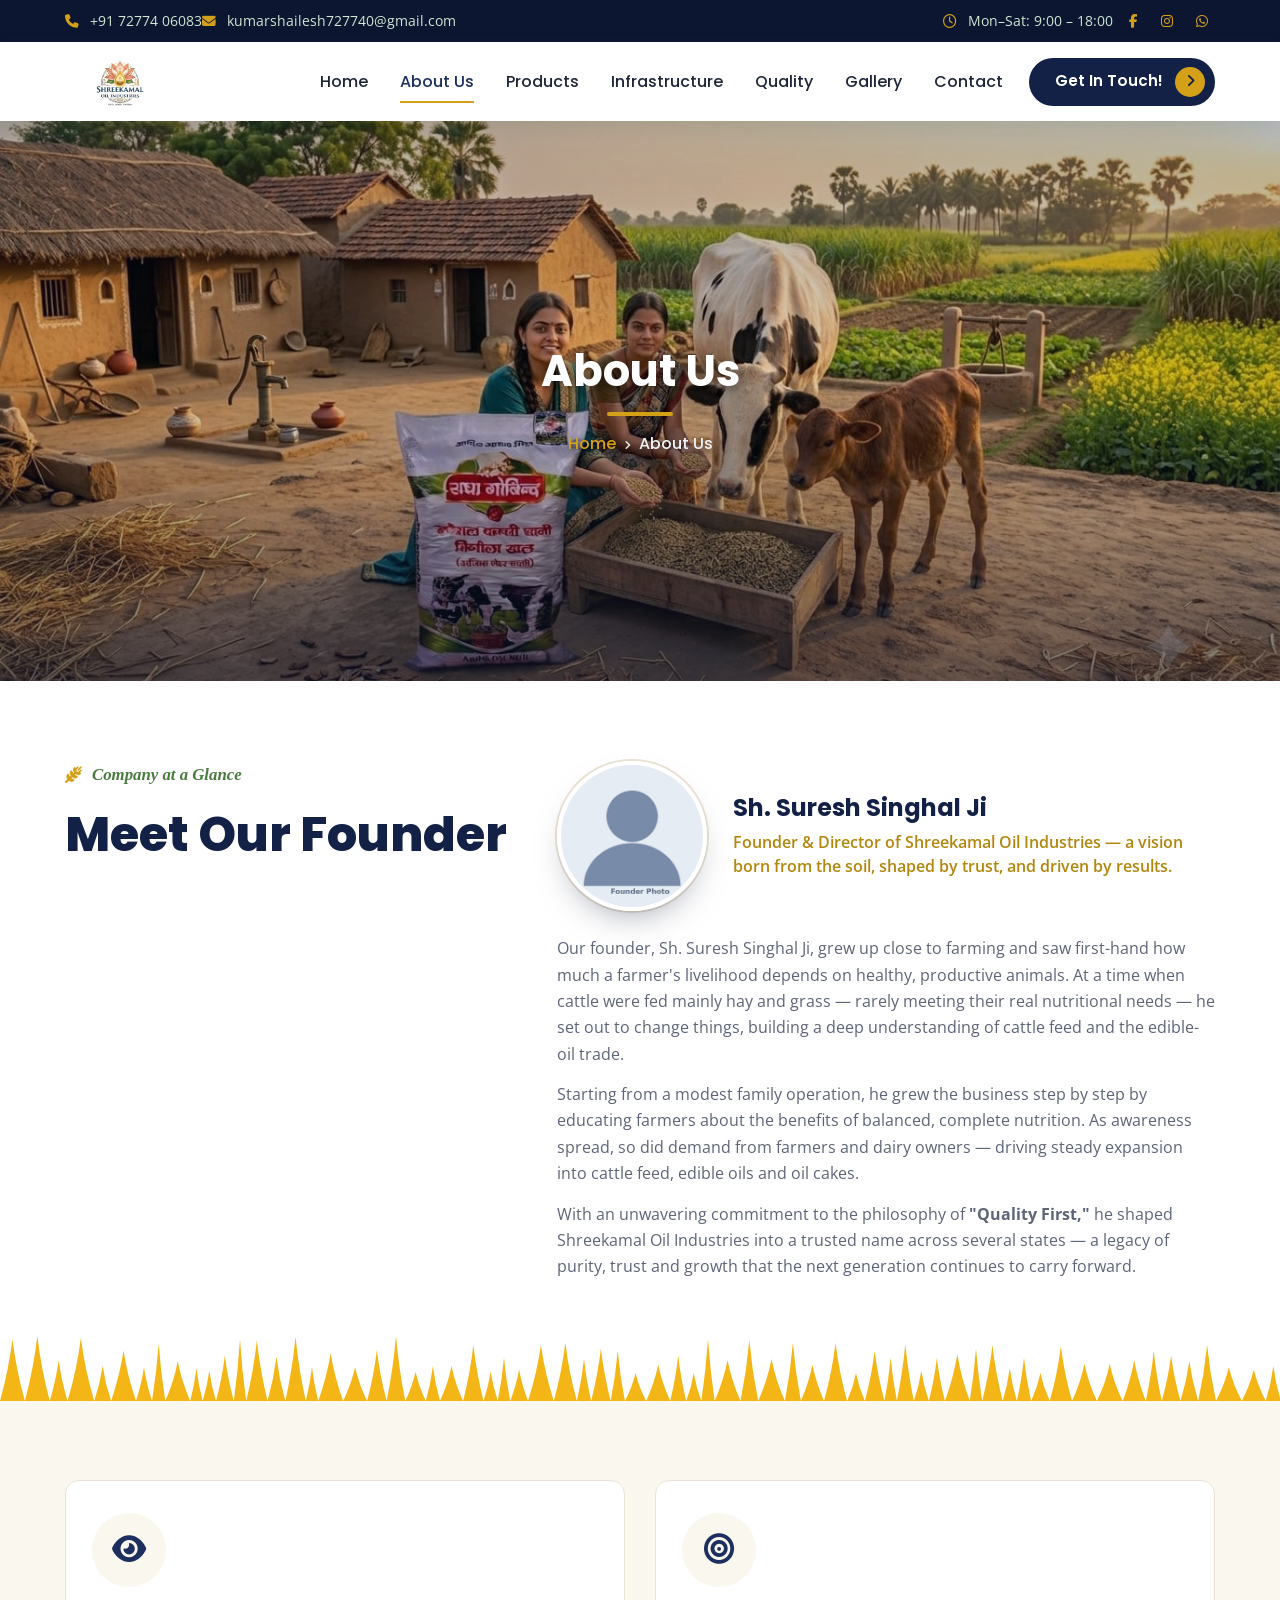
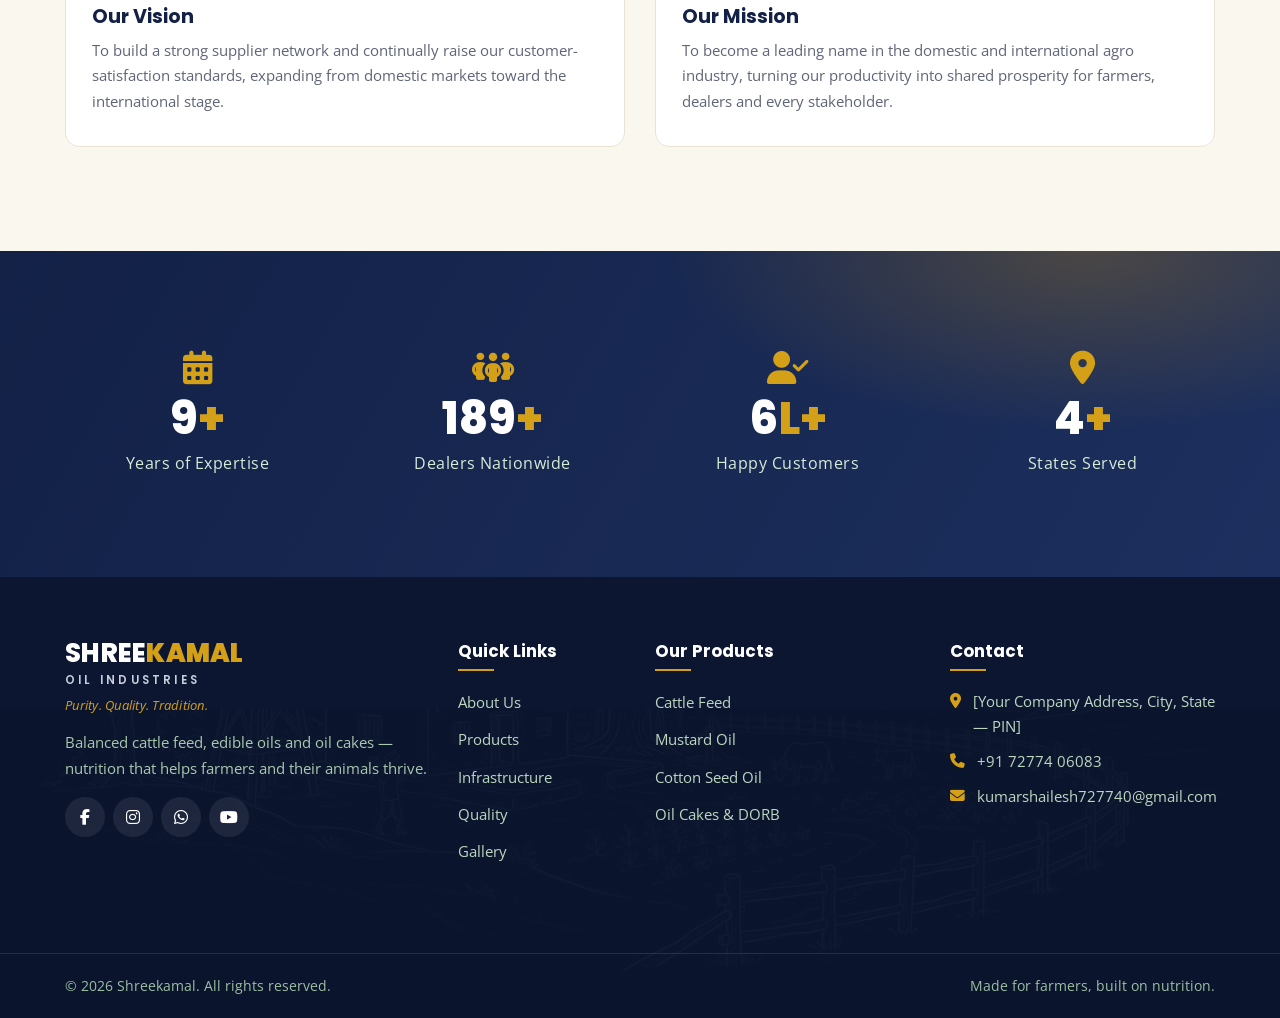
==== commit 3f7acd35: "new web" ====
--- a/about.html
+++ b/about.html
@@ -4,11 +4,35 @@
 <meta charset="UTF-8" />
 <meta name="viewport" content="width=device-width, initial-scale=1.0" />
 <title>About Us | Shreekamal Oil Industries</title>
-<link rel="icon" type="image/png" sizes="32x32" href="IMAGES/favicon-32.png">
-<link rel="icon" type="image/png" sizes="16x16" href="IMAGES/favicon-16.png">
-<link rel="shortcut icon" href="IMAGES/favicon.ico">
-<link rel="apple-touch-icon" href="IMAGES/favicon-180.png">
-<meta name="description" content="Learn about Shreekamal — a trusted manufacturer of balanced cattle feed and agro products." />
+<link rel="icon" type="image/png" sizes="32x32" href="IMAGES/favicon-32.png?v=2">
+<link rel="icon" type="image/png" sizes="16x16" href="IMAGES/favicon-16.png?v=2">
+<link rel="icon" type="image/png" sizes="192x192" href="IMAGES/favicon-192.png?v=2">
+<link rel="shortcut icon" href="IMAGES/favicon.ico?v=2">
+<link rel="apple-touch-icon" href="IMAGES/apple-touch-icon.png?v=2">
+<meta name="description" content="Learn about Shreekamal Oil Industries — a family legacy in cattle feed and oil since 1969, formally established in 2011 at Hinganghat, Maharashtra." />
+<!-- SEO -->
+<meta name="robots" content="index, follow" />
+<meta name="author" content="Shreekamal Oil Industries" />
+<meta name="theme-color" content="#132147" />
+<link rel="canonical" href="https://shailesh7277.github.io/Skoi/about.html" />
+<link rel="manifest" href="site.webmanifest" />
+
+<meta property="og:type" content="website" />
+<meta property="og:site_name" content="Shreekamal Oil Industries" />
+<meta property="og:title" content="About Us | Shreekamal Oil Industries" />
+<meta property="og:description" content="Learn about Shreekamal Oil Industries — a family legacy in cattle feed and oil since 1969, formally established in 2011 at Hinganghat, Maharashtra." />
+<meta property="og:url" content="https://shailesh7277.github.io/Skoi/about.html" />
+<meta property="og:image" content="https://shailesh7277.github.io/Skoi/IMAGES/og-image.jpg" />
+<meta property="og:image:width" content="1200" />
+<meta property="og:image:height" content="630" />
+<meta property="og:locale" content="en_IN" />
+
+<meta name="twitter:card" content="summary_large_image" />
+<meta name="twitter:title" content="About Us | Shreekamal Oil Industries" />
+<meta name="twitter:description" content="Learn about Shreekamal Oil Industries — a family legacy in cattle feed and oil since 1969, formally established in 2011 at Hinganghat, Maharashtra." />
+<meta name="twitter:image" content="https://shailesh7277.github.io/Skoi/IMAGES/og-image.jpg" />
+
+<!-- /SEO -->
 <link rel="preconnect" href="https://fonts.googleapis.com"><link rel="preconnect" href="https://fonts.gstatic.com" crossorigin>
 <link href="https://fonts.googleapis.com/css2?family=Poppins:wght@400;500;600;700;800&family=Open+Sans:wght@400;500;600;700&display=swap" rel="stylesheet">
 <link rel="stylesheet" href="https://cdn.jsdelivr.net/npm/bootstrap@4.6.2/dist/css/bootstrap.min.css">
@@ -29,7 +53,7 @@
 <div class="topbar">
   <div class="container">
     <div class="tb-left"><a href="tel:+917277406083"><i class="fa-solid fa-phone"></i> +91 72774 06083</a><a href="mailto:kumarshailesh727740@gmail.com"><i class="fa-solid fa-envelope"></i> kumarshailesh727740@gmail.com</a></div>
-    <div class="tb-right"><span><i class="fa-regular fa-clock"></i> Mon–Sat: 9:00 – 18:00</span><a href="#"><i class="fa-brands fa-facebook-f"></i></a><a href="https://www.instagram.com/shaileshkumar8395?igsh=MThlamxhazRyYjhpaQ==" target="_blank" rel="noopener"><i class="fa-brands fa-instagram"></i></a><a href="https://wa.me/917277406083" target="_blank" rel="noopener"><i class="fa-brands fa-whatsapp"></i></a></div>
+    <div class="tb-right"><span><i class="fa-regular fa-clock"></i> Mon–Sat: 9:00 – 18:00</span><a href="#"><i class="fa-brands fa-facebook-f"></i></a><a href="https://www.instagram.com/shaileshkumar8395?igsh=MThlamxhazRyYjhpaQ==" target="_blank" rel="noopener"><i class="fa-brands fa-instagram"></i></a><a href="https://wa.me/917277406083?text=Namaste%21%20Main%20Shreekamal%20Oil%20Industries%20ke%20products%20ke%20baare%20mein%20jaankari%20chahta%20hoon." target="_blank" rel="noopener"><i class="fa-brands fa-whatsapp"></i></a></div>
   </div>
 </div>
 <nav class="navbar navbar-expand-lg sticky-top">
@@ -68,7 +92,7 @@
       </div>
       <div class="col-lg-7" data-reveal="fadeInRight">
         <div class="founder-head">
-          <img src="IMAGES/founder.jpg" class="founder-pic" alt="Sh. Suresh Singhal Ji">
+          <img src="IMAGES/founder.jpg" class="founder-pic" alt="Sh. Suresh Singhal Ji" loading="lazy" decoding="async">
           <div class="founder-name">
             <h3>Sh. Suresh Singhal Ji</h3>
             <p class="fn-role">Founder &amp; Director of Shreekamal Oil Industries — a vision born from the soil, shaped by trust, and driven by results.</p>
@@ -112,7 +136,7 @@
       <div class="col-lg-4 col-md-6 mb-4">
         <div class="f-brand"><span class="wm">SHREE<b>KAMAL</b><span class="wm-sub">Oil Industries</span></span><span class="wm-tag">Purity. Quality. Tradition.</span></div>
         <p>Balanced cattle feed, edible oils and oil cakes — nutrition that helps farmers and their animals thrive.</p>
-        <div class="f-social mt-3"><a href="#"><i class="fa-brands fa-facebook-f"></i></a><a href="https://www.instagram.com/shaileshkumar8395?igsh=MThlamxhazRyYjhpaQ==" target="_blank" rel="noopener"><i class="fa-brands fa-instagram"></i></a><a href="https://wa.me/917277406083" target="_blank" rel="noopener"><i class="fa-brands fa-whatsapp"></i></a><a href="#"><i class="fa-brands fa-youtube"></i></a></div>
+        <div class="f-social mt-3"><a href="#"><i class="fa-brands fa-facebook-f"></i></a><a href="https://www.instagram.com/shaileshkumar8395?igsh=MThlamxhazRyYjhpaQ==" target="_blank" rel="noopener"><i class="fa-brands fa-instagram"></i></a><a href="https://wa.me/917277406083?text=Namaste%21%20Main%20Shreekamal%20Oil%20Industries%20ke%20products%20ke%20baare%20mein%20jaankari%20chahta%20hoon." target="_blank" rel="noopener"><i class="fa-brands fa-whatsapp"></i></a><a href="#"><i class="fa-brands fa-youtube"></i></a></div>
       </div>
       <div class="col-lg-2 col-md-6 mb-4"><h5>Quick Links</h5><ul><li><a href="about.html">About Us</a></li><li><a href="products.html">Products</a></li><li><a href="infrastructure.html">Infrastructure</a></li><li><a href="quality.html">Quality</a></li><li><a href="gallery.html">Gallery</a></li></ul></div>
       <div class="col-lg-3 col-md-6 mb-4"><h5>Our Products</h5><ul><li><a href="products.html">Cattle Feed</a></li><li><a href="products.html">Mustard Oil</a></li><li><a href="products.html">Cotton Seed Oil</a></li><li><a href="products.html">Oil Cakes &amp; DORB</a></li></ul></div>
@@ -127,5 +151,12 @@
 <script src="https://cdnjs.cloudflare.com/ajax/libs/OwlCarousel2/2.3.4/owl.carousel.min.js"></script>
 <script src="js/script.js"></script>
 <script>document.getElementById('yr').textContent=new Date().getFullYear();</script>
+
+<!-- ===== MOBILE STICKY ACTION BAR ===== -->
+<div class="mobilebar">
+  <a href="tel:+917277406083"><i class="fa-solid fa-phone"></i><span>Call</span></a>
+  <a href="https://wa.me/917277406083?text=Namaste%21%20Main%20Shreekamal%20Oil%20Industries%20ke%20products%20ke%20baare%20mein%20jaankari%20chahta%20hoon." target="_blank" rel="noopener"><i class="fa-brands fa-whatsapp"></i><span>WhatsApp</span></a>
+  <a href="contact.html#enquiry"><i class="fa-solid fa-paper-plane"></i><span>Enquiry</span></a>
+</div>
 </body>
 </html>
--- a/css/style.css
+++ b/css/style.css
@@ -278,6 +278,24 @@
 .timeline h5{font-family:'Poppins',sans-serif;font-weight:700;color:var(--amber-dk);font-size:.82rem;letter-spacing:.08em;text-transform:uppercase;margin:0 0 6px}
 .timeline p{color:var(--muted);font-size:.95rem;margin:0}
 
+/* ---------- Mobile sticky action bar ---------- */
+.mobilebar{display:none}
+@media (max-width:767px){
+  .mobilebar{
+    display:grid;grid-template-columns:repeat(3,1fr);position:fixed;left:0;right:0;bottom:0;z-index:80;
+    background:var(--green-darker);box-shadow:0 -8px 24px -10px rgba(0,0,0,.55);
+    padding-bottom:env(safe-area-inset-bottom);
+  }
+  .mobilebar a{display:flex;flex-direction:column;align-items:center;justify-content:center;gap:3px;padding:10px 6px;color:#e6ecf5;font-family:'Poppins',sans-serif;font-weight:600;font-size:.72rem;border-right:1px solid rgba(255,255,255,.1)}
+  .mobilebar a:last-child{border-right:none}
+  .mobilebar a i{font-size:1.15rem;color:var(--amber)}
+  .mobilebar a:active{background:rgba(255,255,255,.08)}
+  body{padding-bottom:62px}
+  .floasoc{bottom:78px;right:14px}
+  .floasoc a{width:48px;height:48px;font-size:1.3rem}
+  #toTop{bottom:78px;left:14px}
+}
+
 /* ---------- Floating social buttons ---------- */
 .floasoc{position:fixed;right:22px;bottom:22px;z-index:70;display:flex;flex-direction:column;gap:14px}
 .floasoc a{position:relative;width:56px;height:56px;border-radius:50%;display:flex;align-items:center;justify-content:center;color:#fff;font-size:1.5rem;box-shadow:0 12px 26px -8px rgba(0,0,0,.4);transition:transform .2s ease}
